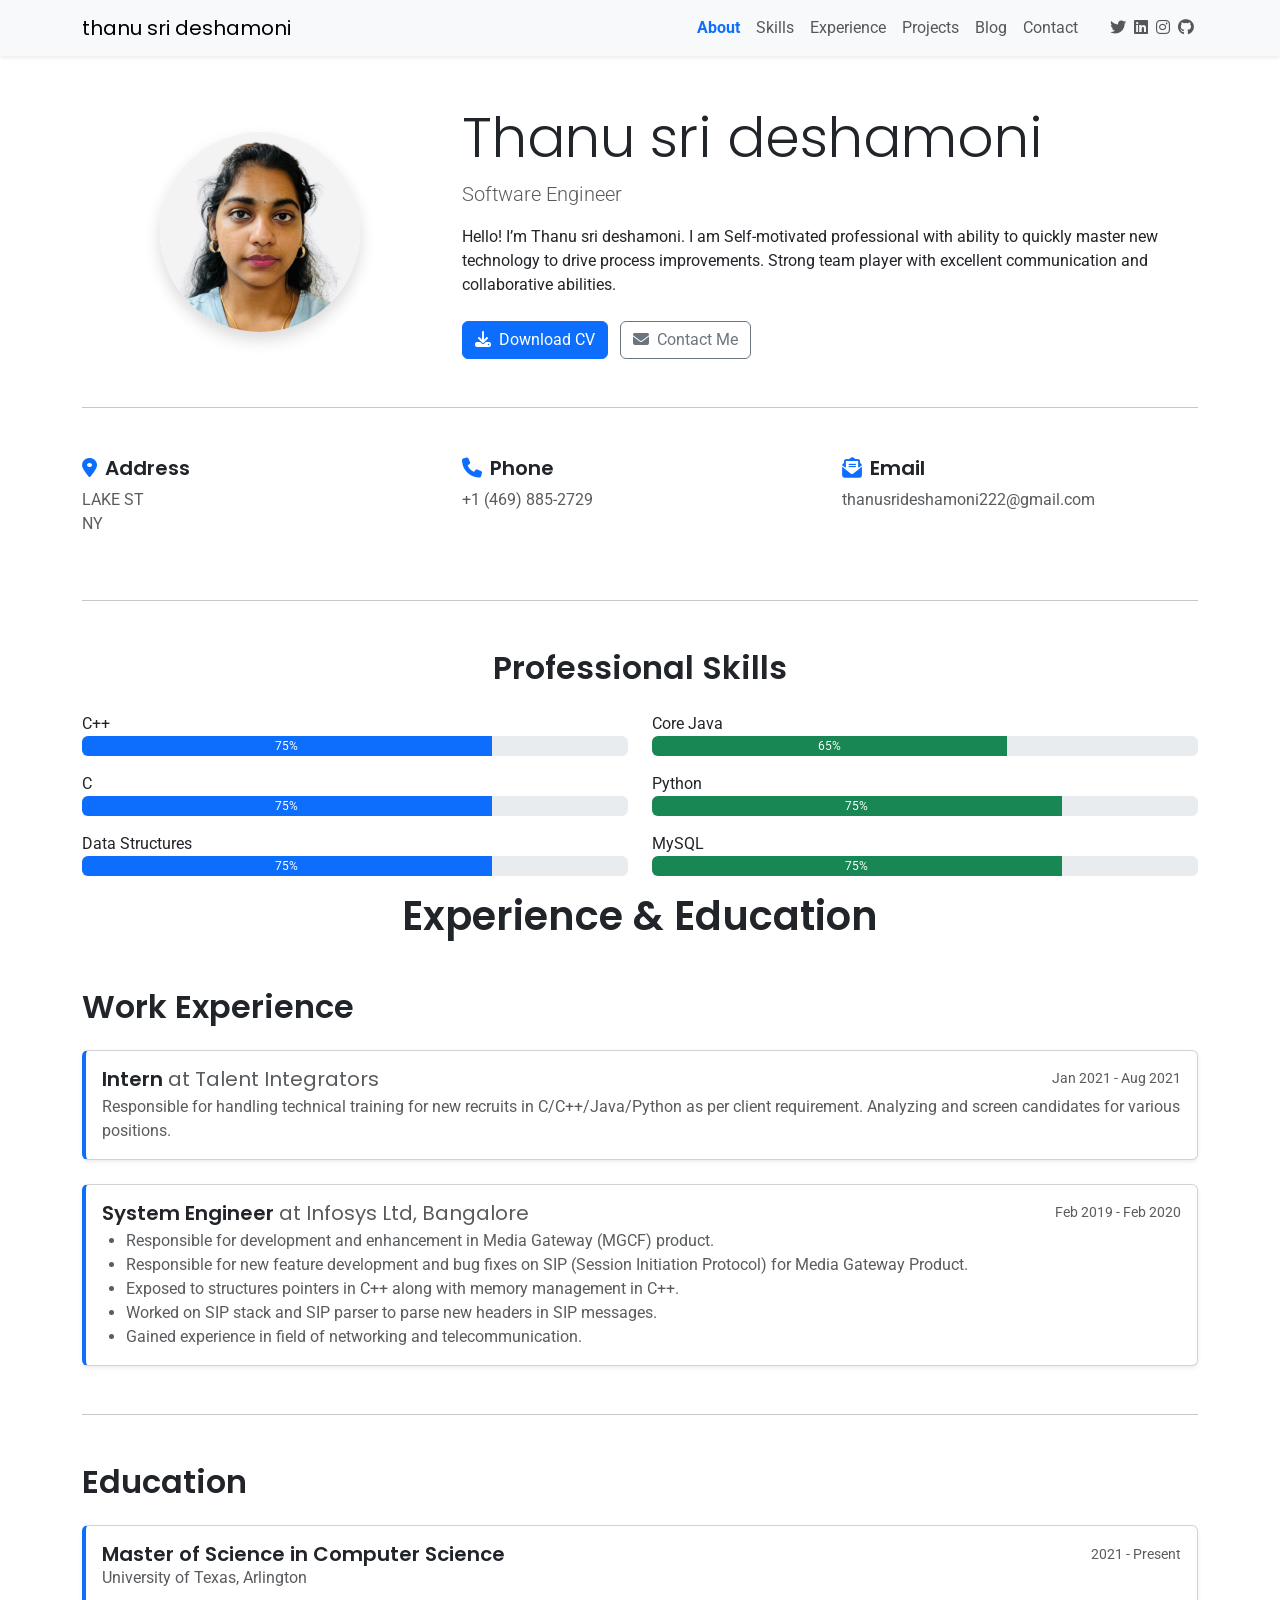
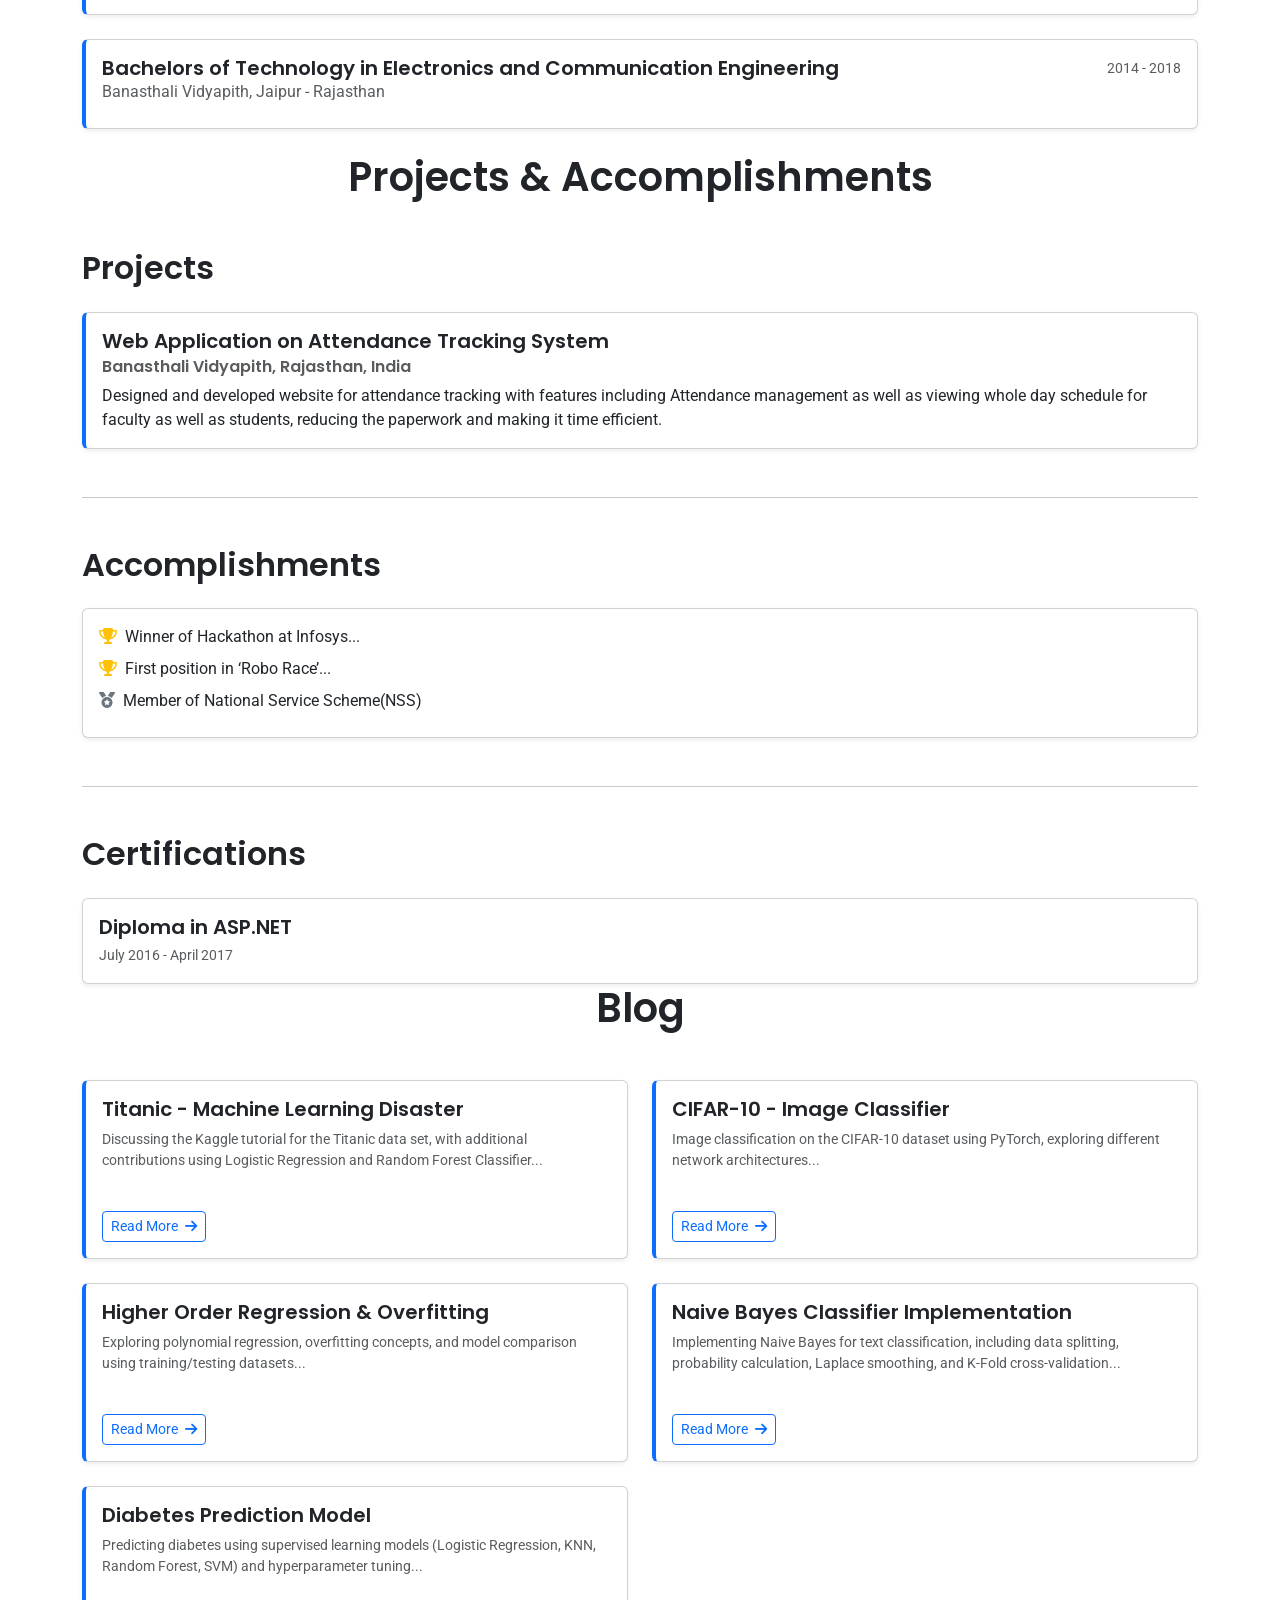
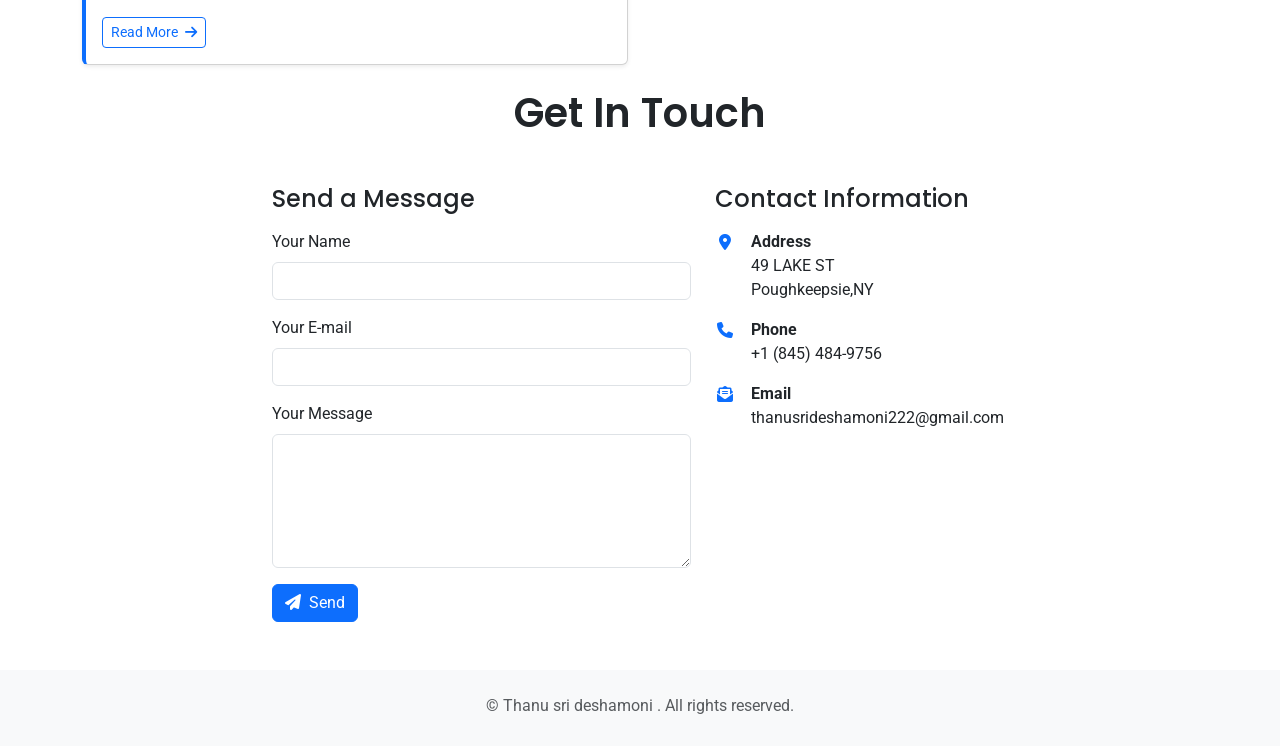
==== index.html @ b3bc9673 "Add files via upload" ====
<!DOCTYPE html>
<html lang="en">
    <head>
        <meta charset="utf-8">
        <meta http-equiv="X-UA-Compatible" content="IE=edge">
        <meta name="viewport" content="width=device-width, initial-scale=1.0">
        <title>About me | thanu sri deshamoni </title>
         <!-- Bootstrap CSS -->
    <link href="https://cdn.jsdelivr.net/npm/bootstrap@5.3.2/dist/css/bootstrap.min.css" rel="stylesheet" integrity="sha384-T3c6CoIi6uLrA9TneNEoa7RxnatzjcDSCmG1MXxSR1GAsXEV/Dwwykc2MPK8M2HN" crossorigin="anonymous">
    <!-- Font Awesome CSS -->
    <link rel="stylesheet" href="https://cdnjs.cloudflare.com/ajax/libs/font-awesome/6.5.1/css/all.min.css" integrity="sha512-DTOQO9RWCH3ppGqcWaEA1BIZOC6xxalwEsw9c2QQeAIftl+Vegovlnee1c9QX4TctnWMn13TZye+giMm8e2LwA==" crossorigin="anonymous" referrerpolicy="no-referrer" >
    <!-- AOS CSS -->
    <link href="https://unpkg.com/aos@2.3.1/dist/aos.css" rel="stylesheet">
    <!-- Google Fonts (Optional - Keep if you like them) -->
    <link rel="preconnect" href="https://fonts.googleapis.com">
    <link rel="preconnect" href="https://fonts.gstatic.com" crossorigin>
    <link href="https://fonts.googleapis.com/css2?family=Poppins:wght@600&family=Roboto:wght@300;400;500;700&display=swap" rel="stylesheet">
     <!-- Your Custom CSS (Create this file next) -->
     <link rel="stylesheet" href="css/main.css">

    </head>
    <body>
        
      <!-- ==================== Header / Navigation ==================== -->
    <header class="sticky-top shadow-sm">
        <!-- Inside <header> -->
<nav class="navbar navbar-expand-lg navbar-light bg-light">
    <div class="container">
        <a class="navbar-brand" href="#about" style="font-family: 'Poppins', sans-serif;">thanu sri deshamoni</a> <!-- Point to #about -->
        <button class="navbar-toggler" type="button" data-bs-toggle="collapse" data-bs-target="#navbarNav" aria-controls="navbarNav" aria-expanded="false" aria-label="Toggle navigation">
            <span class="navbar-toggler-icon"></span>
        </button>
        <div class="collapse navbar-collapse" id="navbarNav">
            <ul class="navbar-nav ms-auto mb-2 mb-lg-0">
                <li class="nav-item">
                    <a class="nav-link" href="#about">About</a> <!-- Changed href -->
                </li>
                 <li class="nav-item">
                    <a class="nav-link" href="#skills">Skills</a> <!-- Added Skills link -->
                </li>
                <li class="nav-item">
                    <a class="nav-link" href="#experience">Experience</a> <!-- Changed href -->
                </li>
                 <li class="nav-item">
                    <a class="nav-link" href="#projects">Projects</a> <!-- Changed href -->
                </li>
                <li class="nav-item">
                    <a class="nav-link" href="#blog">Blog</a> <!-- Changed href -->
                </li>
                <li class="nav-item">
                    <a class="nav-link" href="#contact">Contact</a> <!-- Changed href -->
                </li>
                 <!-- Add other links like Education, Accomplishments if desired -->
            </ul>
            <!-- Social Icons remain the same -->
            <ul class="navbar-nav ms-3 flex-row">
                <li class="nav-item"><a class="nav-link ps-2 pe-1" href="https://twitter.com/" title="Twitter" target="_blank"><i class="fab fa-twitter"></i></a></li>
                <li class="nav-item"><a class="nav-link px-1" href="https://www.linkedin.com/in/thanusrideshamoni/" title="LinkedIn" target="_blank"><i class="fab fa-linkedin"></i></a></li>
                <li class="nav-item"><a class="nav-link px-1" href="https://www.instagram.com/" title="Instagram" target="_blank"><i class="fab fa-instagram"></i></a></li>
                <li class="nav-item"><a class="nav-link px-1" href="https://github.com/thanusri123" title="Github" target="_blank"><i class="fab fa-github"></i></a></li>
            </ul>
        </div>
    </div>
</nav>
    </header>

    <!-- ==================== Main Content (Page Specific) ==================== -->
    <main class="container my-5">
        <!-- PAGE CONTENT GOES HERE -->
        <!-- Example: <h1 data-aos="fade-up">Page Heading</h1> -->
         <!-- Inside <main class="container my-5"> for index.html -->
<section id="about" class="mb-5">
    <div class="row align-items-center">
        <div class="col-md-4 text-center mb-4 mb-md-0" data-aos="fade-right">
            <img src="images/passport1.jpg" alt="Thanu sri deshamoni" class="img-fluid rounded-circle shadow" style="max-width: 200px;">
        </div>
        <div class="col-md-8" data-aos="fade-left">
            <h2 class="display-4">Thanu sri deshamoni</h2>
            <p class="lead text-muted">Software Engineer</p>
            <p>Hello! I’m Thanu sri deshamoni. I am Self-motivated professional with ability to quickly master new technology to drive process improvements. Strong team player with excellent communication and collaborative abilities.</p>
            <div class="mt-4">
                <a class="btn btn-primary me-2" href="DESKTOP%20IMP _MY_Resume_.pdf" target="_blank" role="button"><i class="fas fa-download me-2"></i>Download CV</a>
                <a class="btn btn-outline-secondary" href="contact.html" role="button"><i class="fas fa-envelope me-2"></i>Contact Me</a>
            </div>
        </div>
    </div>
     <hr class="my-5">
     <!-- Contact Details Mini Section -->
     <div class="row text-center text-md-start" data-aos="fade-up">
        <div class="col-md-4 mb-3">
            <h5><i class="fas fa-map-marker-alt me-2 text-primary"></i>Address</h5>
            <p class="text-muted mb-0">LAKE ST<br>NY</p>
        </div>
         <div class="col-md-4 mb-3">
            <h5><i class="fas fa-phone me-2 text-primary"></i>Phone</h5>
            <p class="text-muted mb-0">+1 (469) 885-2729</p>
        </div>
         <div class="col-md-4 mb-3">
            <h5><i class="fas fa-envelope-open-text me-2 text-primary"></i>Email</h5>
            <p class="text-muted mb-0">thanusrideshamoni222@gmail.com</p>
        </div>
     </div>
</section>

<hr class="my-5">

<section id="skills" data-aos="fade-up">
    <h2 class="text-center mb-4">Professional Skills</h2>
            <!-- Content for Skills Section -->
            <div class="row">
                <div class="col-md-6">
                  <div class="mb-3"> <!-- Use mb-3 for spacing -->
                    <span>C++</span>
                    <div class="progress" role="progressbar" aria-label="C++ Skill" aria-valuenow="75" aria-valuemin="0" aria-valuemax="100" style="height: 20px;">
                      <div class="progress-bar bg-primary" data-aos="slide-right" data-aos-delay="100" style="width: 75%">75%</div>
                    </div>
                  </div>
                  <div class="mb-3">
                    <span>C</span>
                     <div class="progress" role="progressbar" aria-label="C Skill" aria-valuenow="75" aria-valuemin="0" aria-valuemax="100" style="height: 20px;">
                      <div class="progress-bar bg-primary" data-aos="slide-right" data-aos-delay="200" style="width: 75%">75%</div>
                    </div>
                  </div>
                  <div class="mb-3">
                    <span>Data Structures</span>
                     <div class="progress" role="progressbar" aria-label="Data Structures Skill" aria-valuenow="75" aria-valuemin="0" aria-valuemax="100" style="height: 20px;">
                      <div class="progress-bar bg-primary" data-aos="slide-right" data-aos-delay="300" style="width: 75%">75%</div>
                    </div>
                  </div>
                </div>
                <div class="col-md-6">
                  <div class="mb-3">
                    <span>Core Java</span>
                     <div class="progress" role="progressbar" aria-label="Core Java Skill" aria-valuenow="65" aria-valuemin="0" aria-valuemax="100" style="height: 20px;">
                      <div class="progress-bar bg-success" data-aos="slide-right" data-aos-delay="400" style="width: 65%">65%</div>
                    </div>
                  </div>
                  <div class="mb-3">
                    <span>Python</span>
                     <div class="progress" role="progressbar" aria-label="Python Skill" aria-valuenow="75" aria-valuemin="0" aria-valuemax="100" style="height: 20px;">
                      <div class="progress-bar bg-success" data-aos="slide-right" data-aos-delay="500" style="width: 75%">75%</div>
                    </div>
                  </div>
                  <div class="mb-3">
                    <span>MySQL</span>
                     <div class="progress" role="progressbar" aria-label="MySQL Skill" aria-valuenow="75" aria-valuemin="0" aria-valuemax="100" style="height: 20px;">
                      <div class="progress-bar bg-success" data-aos="slide-right" data-aos-delay="600" style="width: 75%">75%</div>
                    </div>
                  </div>
                </div>
              </div>
              <!-- End of Skills Content -->
</section>
<!-- End of content for index.html -->

<h1 class="text-center mb-5" data-aos="fade-down">Experience & Education</h1>

<section id="work-experience" class="mb-5">
    <h2 class="mb-4" data-aos="fade-right">Work Experience</h2>

    <!-- Experience Item using Card -->
    <div class="card job-card shadow-sm" data-aos="fade-up">
        <div class="card-body">
            <div class="d-flex justify-content-between align-items-center mb-1">
                 <h5 class="card-title mb-0">Intern <span class="text-muted fw-normal">at Talent Integrators</span></h5>
                 <small class="text-muted">Jan 2021 - Aug 2021</small>
            </div>
            <p class="card-text text-muted">Responsible for handling technical training for new recruits in C/C++/Java/Python as per client requirement. Analyzing and screen candidates for various positions.</p>
        </div>
    </div>

    <!-- Add other experience items similarly -->
     <div class="card job-card shadow-sm" data-aos="fade-up" data-aos-delay="100">
        <div class="card-body">
            <div class="d-flex justify-content-between align-items-center mb-1">
                 <h5 class="card-title mb-0">System Engineer <span class="text-muted fw-normal">at Infosys Ltd, Bangalore</span></h5>
                 <small class="text-muted">Feb 2019 - Feb 2020</small>
            </div>
             <ul class="card-text text-muted ps-4 mb-0">
                 <li>Responsible for development and enhancement in Media Gateway (MGCF) product.</li>
                 <li>Responsible for new feature development and bug fixes on SIP (Session Initiation Protocol) for Media Gateway Product.</li>
                 <li>Exposed to structures pointers in C++ along with memory management in C++.</li>
                 <li>Worked on SIP stack and SIP parser to parse new headers in SIP messages.</li>
                 <li>Gained experience in field of networking and telecommunication.</li>
             </ul>
        </div>
    </div>
    <!-- ... more job cards -->

</section>

<hr class="my-5">

<section id="education">
    <h2 class="mb-4" data-aos="fade-right">Education</h2>

    <!-- Education Item using Card -->
    <div class="card edu-card shadow-sm" data-aos="fade-up">
        <div class="card-body">
             <div class="d-flex justify-content-between align-items-center mb-1">
                <h5 class="card-title mb-0">Master of Science in Computer Science</h5>
                 <small class="text-muted">2021 - Present</small>
             </div>
             <p class="card-subtitle mb-2 text-muted">University of Texas, Arlington</p>
        </div>
    </div>

    <!-- Add other education items similarly -->
    <div class="card edu-card shadow-sm" data-aos="fade-up" data-aos-delay="100">
        <div class="card-body">
             <div class="d-flex justify-content-between align-items-center mb-1">
                <h5 class="card-title mb-0">Bachelors of Technology in Electronics and Communication Engineering</h5>
                 <small class="text-muted">2014 - 2018</small>
             </div>
             <p class="card-subtitle mb-2 text-muted">Banasthali Vidyapith, Jaipur - Rajasthan</p>
        </div>
    </div>
    <!-- ... more education cards -->

</section>
 <!-- End of content for experience.html -->

 <!-- Inside <main class="container my-5"> for projects.html -->
    <h1 class="text-center mb-5" data-aos="fade-down">Projects & Accomplishments</h1>

    <section id="projects" class="mb-5">
        <h2 class="mb-4" data-aos="fade-right">Projects</h2>
         <!-- Project Item using Card -->
        <div class="card project-card shadow-sm" data-aos="fade-up">
            <div class="card-body">
                 <h5 class="card-title">Web Application on Attendance Tracking System</h5>
                 <h6 class="card-subtitle mb-2 text-muted">Banasthali Vidyapith, Rajasthan, India</h6>
                 <p class="card-text">Designed and developed website for attendance tracking with features including Attendance management as well as viewing whole day schedule for faculty as well as students, reducing the paperwork and making it time efficient.</p>
                 <!-- Add link if available -->
                 <!-- <a href="#" class="card-link">Project Link</a> -->
            </div>
        </div>
        <!-- Add more projects if needed -->
    </section>
    
    <hr class="my-5">
    
     <section id="accomplishments" class="mb-5">
        <h2 class="mb-4" data-aos="fade-right">Accomplishments</h2>
         <div class="card shadow-sm" data-aos="fade-up">
             <div class="card-body">
                <ul class="list-unstyled mb-0">
                   <li class="mb-2"><i class="fas fa-trophy text-warning me-2"></i>Winner of Hackathon at Infosys...</li>
                   <li class="mb-2"><i class="fas fa-trophy text-warning me-2"></i>First position in ‘Robo Race’...</li>
                   <li class="mb-2"><i class="fas fa-medal text-secondary me-2"></i>Member of National Service Scheme(NSS)</li>
                    <!-- Add other accomplishments -->
                </ul>
            </div>
         </div>
    </section>
    
    <hr class="my-5">
    
    <section id="certifications">
        <h2 class="mb-4" data-aos="fade-right">Certifications</h2>
         <div class="card shadow-sm" data-aos="fade-up">
             <div class="card-body">
                <h5 class="card-title mb-1">Diploma in ASP.NET</h5>
                <small class="text-muted">July 2016 - April 2017</small>
             </div>
         </div>
         <!-- Add more certifications -->
    </section>
     <!-- End of content for projects.html -->

     <!-- Inside <main class="container my-5"> for blog.html -->
<h1 class="text-center mb-5" data-aos="fade-down">Blog</h1>

<div class="row">
    <!-- Blog Post Summary Card 1 -->
    <div class="col-md-6 mb-4" data-aos="fade-up">
        <div class="card blog-card shadow-sm h-100">
            <div class="card-body d-flex flex-column">
                <h5 class="card-title">Titanic - Machine Learning Disaster</h5>
                <p class="card-text text-muted small flex-grow-1">Discussing the Kaggle tutorial for the Titanic data set, with additional contributions using Logistic Regression and Random Forest Classifier...</p>
                <a href="blog_posts/titanic_blog.html" class="btn btn-sm btn-outline-primary mt-auto align-self-start">Read More <i class="fas fa-arrow-right ms-1"></i></a>
                <!-- Link to the actual file in blog_posts folder -->
            </div>
        </div>
    </div>

    <!-- Blog Post Summary Card 2 -->
     <div class="col-md-6 mb-4" data-aos="fade-up" data-aos-delay="100">
        <div class="card blog-card shadow-sm h-100">
            <div class="card-body d-flex flex-column">
                <h5 class="card-title">CIFAR-10 - Image Classifier</h5>
                <p class="card-text text-muted small flex-grow-1">Image classification on the CIFAR-10 dataset using PyTorch, exploring different network architectures...</p>
                <a href="blog_posts/Pytorch_Assignment2.html" class="btn btn-sm btn-outline-primary mt-auto align-self-start">Read More <i class="fas fa-arrow-right ms-1"></i></a>
            </div>
        </div>
    </div>

     <!-- Blog Post Summary Card 3 -->
     <div class="col-md-6 mb-4" data-aos="fade-up">
        <div class="card blog-card shadow-sm h-100">
            <div class="card-body d-flex flex-column">
                <h5 class="card-title">Higher Order Regression & Overfitting</h5>
                <p class="card-text text-muted small flex-grow-1">Exploring polynomial regression, overfitting concepts, and model comparison using training/testing datasets...</p>
                <a href="blog_posts/Polynomial_Regression.html" class="btn btn-sm btn-outline-primary mt-auto align-self-start">Read More <i class="fas fa-arrow-right ms-1"></i></a>
            </div>
        </div>
    </div>

    <!-- Add more blog summary cards similarly -->
     <div class="col-md-6 mb-4" data-aos="fade-up" data-aos-delay="100">
        <div class="card blog-card shadow-sm h-100">
            <div class="card-body d-flex flex-column">
                <h5 class="card-title">Naive Bayes Classifier Implementation</h5>
                <p class="card-text text-muted small flex-grow-1">Implementing Naive Bayes for text classification, including data splitting, probability calculation, Laplace smoothing, and K-Fold cross-validation...</p>
                <a href="blog_posts/Assignment_3.html" class="btn btn-sm btn-outline-primary mt-auto align-self-start">Read More <i class="fas fa-arrow-right ms-1"></i></a>
            </div>
        </div>
    </div>

    <div class="col-md-6 mb-4" data-aos="fade-up">
        <div class="card blog-card shadow-sm h-100">
            <div class="card-body d-flex flex-column">
                <h5 class="card-title">Diabetes Prediction Model</h5>
                <p class="card-text text-muted small flex-grow-1">Predicting diabetes using supervised learning models (Logistic Regression, KNN, Random Forest, SVM) and hyperparameter tuning...</p>
                <a href="blog_posts/Main_Project.html" class="btn btn-sm btn-outline-primary mt-auto align-self-start">Read More <i class="fas fa-arrow-right ms-1"></i></a>
            </div>
        </div>
    </div>

</div>
 <!-- End of content for blog.html -->

  <!-- Inside <main class="container my-5"> for contact.html -->
<h1 class="text-center mb-5" data-aos="fade-down">Get In Touch</h1>

<div class="row">
    <div class="col-lg-8 mx-auto"> <!-- Center the content a bit -->
         <div class="row">
            <!-- Contact Form -->
            <div class="col-md-7 mb-4 mb-md-0" data-aos="fade-right">
                <h2 class="h4 mb-3">Send a Message</h2>
                <form action="https://formspree.io/f/mnnpopye" method="POST"> <!-- UPDATE THIS ACTION -->
                    <div class="mb-3">
                        <label for="name" class="form-label">Your Name</label>
                        <input type="text" class="form-control" id="name" name="name" required>
                    </div>
                    <div class="mb-3">
                        <label for="email" class="form-label">Your E-mail</label>
                        <input type="email" class="form-control" id="email" name="_replyto" required>
                    </div>
                    <div class="mb-3">
                         <label for="message" class="form-label">Your Message</label>
                        <textarea class="form-control" id="message" name="message" rows="5" required></textarea>
                    </div>
                    <button type="submit" class="btn btn-primary"><i class="fas fa-paper-plane me-2"></i>Send</button>
                </form>
            </div>

            <!-- Contact Details -->
            <div class="col-md-5" data-aos="fade-left" data-aos-delay="100">
                 <h2 class="h4 mb-3">Contact Information</h2>
                 <div class="d-flex mb-3">
                     <i class="fas fa-map-marker-alt fa-fw mt-1 me-3 text-primary"></i>
                     <div>
                         <strong>Address</strong><br>
                         49 LAKE ST<br>
                         Poughkeepsie,NY
                     </div>
                 </div>
                  <div class="d-flex mb-3">
                     <i class="fas fa-phone fa-fw mt-1 me-3 text-primary"></i>
                     <div>
                         <strong>Phone</strong><br>
                         +1 (845) 484-9756
                     </div>
                 </div>
                 <div class="d-flex mb-3">
                     <i class="fas fa-envelope-open-text fa-fw mt-1 me-3 text-primary"></i>
                     <div>
                         <strong>Email</strong><br>
                         thanusrideshamoni222@gmail.com
                     </div>
                 </div>
                 <!-- Add Social Links Here Too If Desired -->
            </div>
        </div>
    </div>
</div>
 <!-- End of content for contact.html -->


    </main>

    <!-- ==================== Footer ==================== -->
    <footer class="bg-light text-center text-muted py-4 mt-auto">
        <div class="container">
            <p class="mb-1">© Thanu sri deshamoni  . All rights reserved.</p>
            <!-- Optional: Add footer social links again if desired -->
        </div>
    </footer>

    <!-- jQuery -->
    <script src="https://code.jquery.com/jquery-3.7.1.min.js" integrity="sha256-/JqT3SQfawRcv/BIHPThkBvs0OEvtFFmqPF/lYI/Cxo=" crossorigin="anonymous"></script>
    <!-- Bootstrap Bundle JS (includes Popper) -->
    <script src="https://cdn.jsdelivr.net/npm/bootstrap@5.3.2/dist/js/bootstrap.bundle.min.js" integrity="sha384-C6RzsynM9kWDrMNeT87bh95OGNyZPhcTNXj1NW7RuBCsyN/o0jlpcV8Qyq46cDfL" crossorigin="anonymous"></script>
    <!-- AOS JS -->
    <script src="https://unpkg.com/aos@2.3.1/dist/aos.js"></script>
    <!-- Your Custom JS (Create this file next) -->
    <script src="js/main.js"></script>

    </body>
</html>
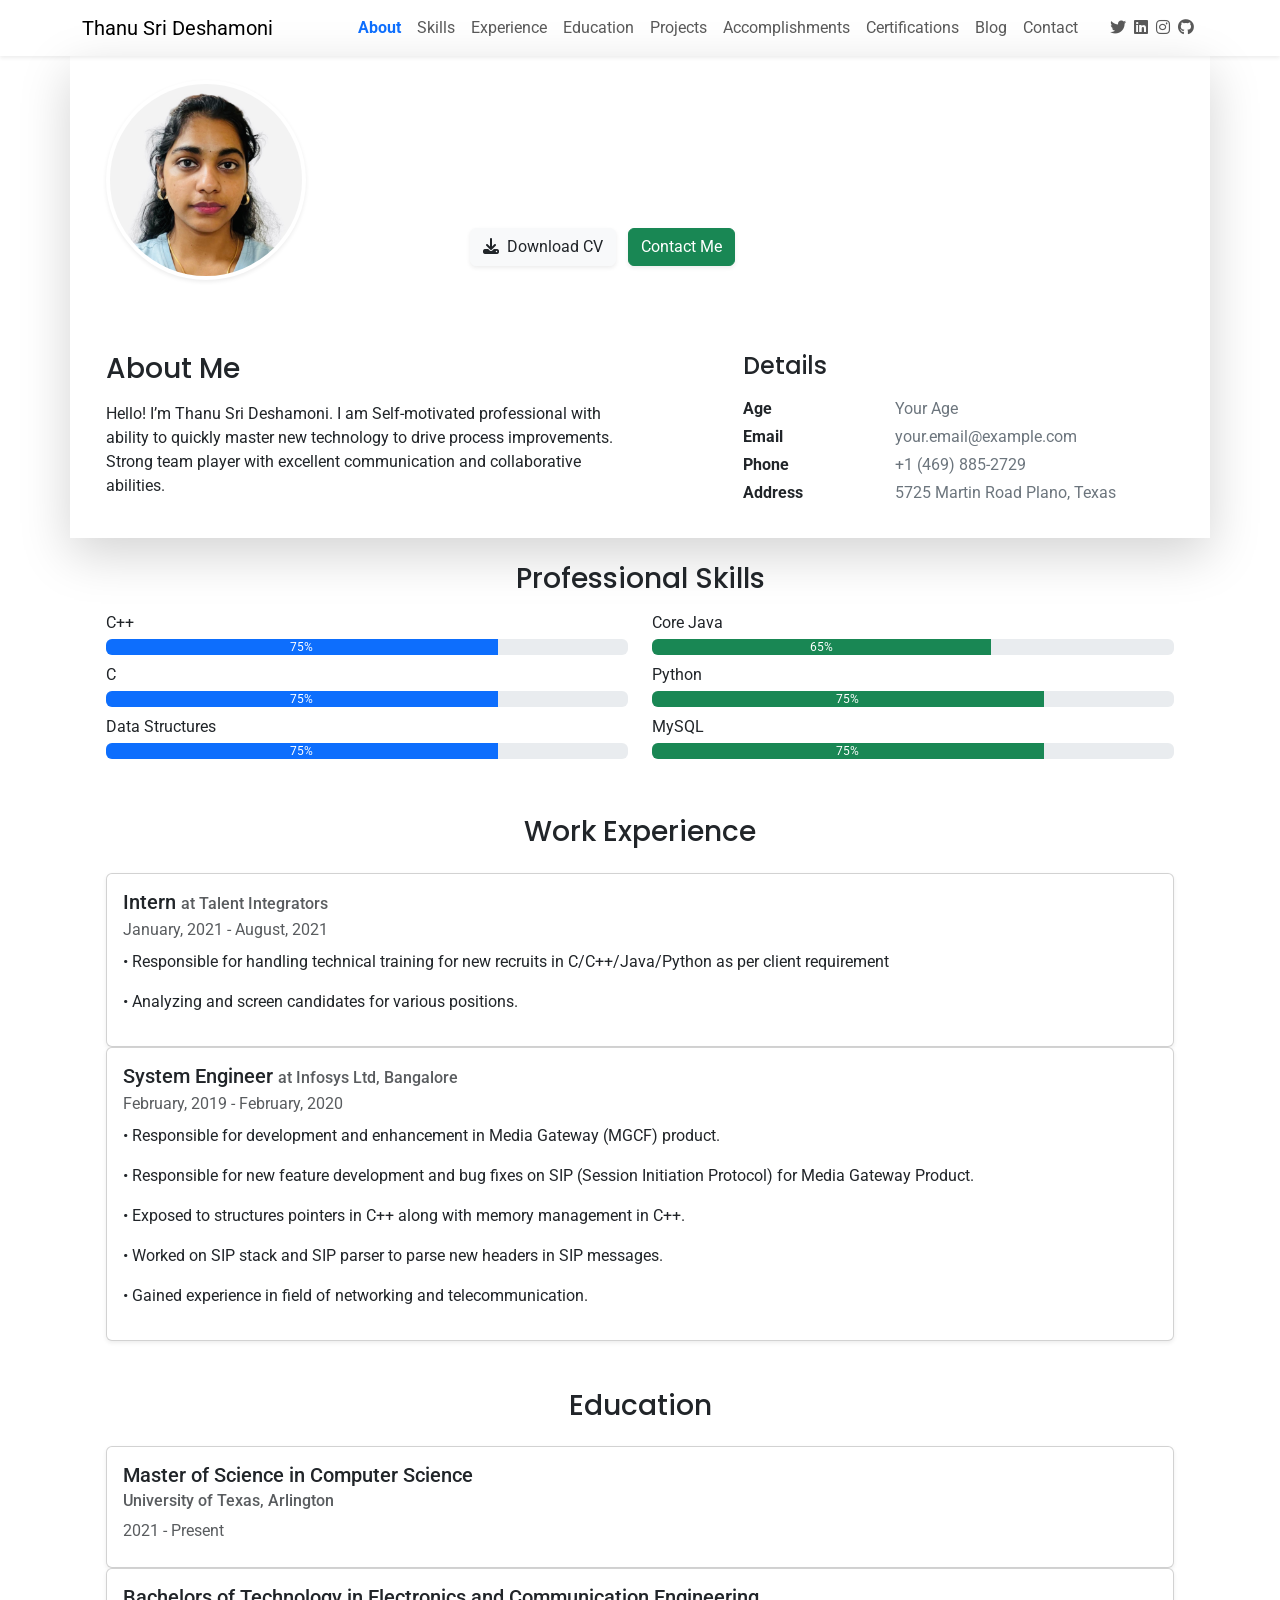
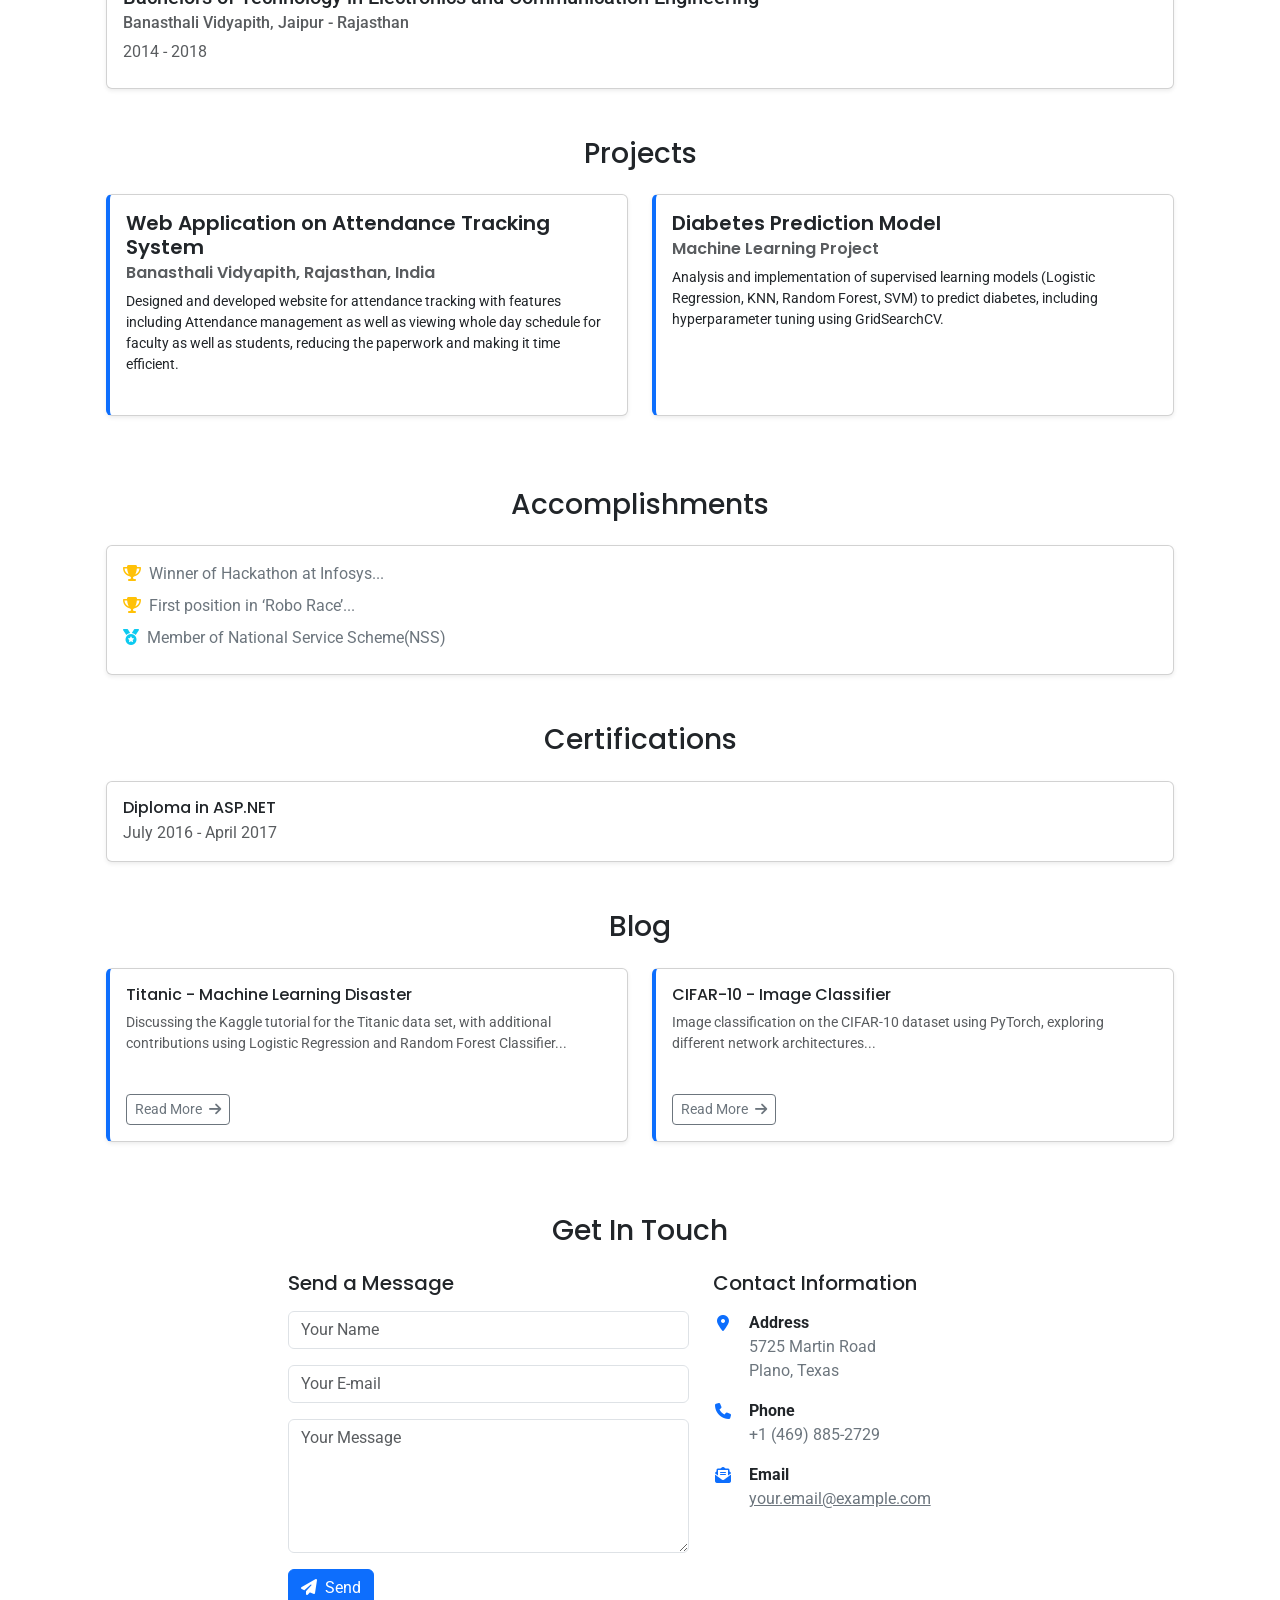
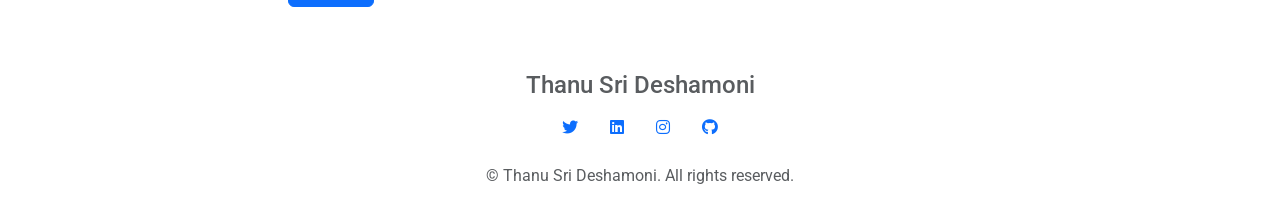
==== commit bda44db5: "Update index.html" ====
--- a/index.html
+++ b/index.html
@@ -1,412 +1,454 @@
 <!DOCTYPE html>
 <html lang="en">
-    <head>
-        <meta charset="utf-8">
-        <meta http-equiv="X-UA-Compatible" content="IE=edge">
-        <meta name="viewport" content="width=device-width, initial-scale=1.0">
-        <title>About me | thanu sri deshamoni </title>
-         <!-- Bootstrap CSS -->
+<head>
+    <meta charset="utf-8">
+    <meta http-equiv="X-UA-Compatible" content="IE=edge">
+    <meta name="viewport" content="width=device-width, initial-scale=1.0">
+
+    <title>Portfolio | Thanu Sri Deshamoni</title>
+
+    <!-- Bootstrap CSS -->
     <link href="https://cdn.jsdelivr.net/npm/bootstrap@5.3.2/dist/css/bootstrap.min.css" rel="stylesheet" integrity="sha384-T3c6CoIi6uLrA9TneNEoa7RxnatzjcDSCmG1MXxSR1GAsXEV/Dwwykc2MPK8M2HN" crossorigin="anonymous">
     <!-- Font Awesome CSS -->
-    <link rel="stylesheet" href="https://cdnjs.cloudflare.com/ajax/libs/font-awesome/6.5.1/css/all.min.css" integrity="sha512-DTOQO9RWCH3ppGqcWaEA1BIZOC6xxalwEsw9c2QQeAIftl+Vegovlnee1c9QX4TctnWMn13TZye+giMm8e2LwA==" crossorigin="anonymous" referrerpolicy="no-referrer" >
+    <link rel="stylesheet" href="https://cdnjs.cloudflare.com/ajax/libs/font-awesome/6.5.1/css/all.min.css" integrity="sha512-DTOQO9RWCH3ppGqcWaEA1BIZOC6xxalwEsw9c2QQeAIftl+Vegovlnee1c9QX4TctnWMn13TZye+giMm8e2LwA==" crossorigin="anonymous" referrerpolicy="no-referrer">
     <!-- AOS CSS -->
     <link href="https://unpkg.com/aos@2.3.1/dist/aos.css" rel="stylesheet">
-    <!-- Google Fonts (Optional - Keep if you like them) -->
+    <!-- Google Fonts -->
     <link rel="preconnect" href="https://fonts.googleapis.com">
     <link rel="preconnect" href="https://fonts.gstatic.com" crossorigin>
     <link href="https://fonts.googleapis.com/css2?family=Poppins:wght@600&family=Roboto:wght@300;400;500;700&display=swap" rel="stylesheet">
-     <!-- Your Custom CSS (Create this file next) -->
-     <link rel="stylesheet" href="css/main.css">
-
-    </head>
-    <body>
-        
-      <!-- ==================== Header / Navigation ==================== -->
+    <!-- Your Custom CSS -->
+    <link rel="stylesheet" href="css/main.css">
+
+</head>
+<body class="d-flex flex-column min-vh-100">
+
+    <!-- ==================== Header / Navigation (Using Bootstrap Navbar) ==================== -->
     <header class="sticky-top shadow-sm">
-        <!-- Inside <header> -->
-<nav class="navbar navbar-expand-lg navbar-light bg-light">
-    <div class="container">
-        <a class="navbar-brand" href="#about" style="font-family: 'Poppins', sans-serif;">thanu sri deshamoni</a> <!-- Point to #about -->
-        <button class="navbar-toggler" type="button" data-bs-toggle="collapse" data-bs-target="#navbarNav" aria-controls="navbarNav" aria-expanded="false" aria-label="Toggle navigation">
-            <span class="navbar-toggler-icon"></span>
-        </button>
-        <div class="collapse navbar-collapse" id="navbarNav">
-            <ul class="navbar-nav ms-auto mb-2 mb-lg-0">
-                <li class="nav-item">
-                    <a class="nav-link" href="#about">About</a> <!-- Changed href -->
-                </li>
-                 <li class="nav-item">
-                    <a class="nav-link" href="#skills">Skills</a> <!-- Added Skills link -->
-                </li>
-                <li class="nav-item">
-                    <a class="nav-link" href="#experience">Experience</a> <!-- Changed href -->
-                </li>
-                 <li class="nav-item">
-                    <a class="nav-link" href="#projects">Projects</a> <!-- Changed href -->
-                </li>
-                <li class="nav-item">
-                    <a class="nav-link" href="#blog">Blog</a> <!-- Changed href -->
-                </li>
-                <li class="nav-item">
-                    <a class="nav-link" href="#contact">Contact</a> <!-- Changed href -->
-                </li>
-                 <!-- Add other links like Education, Accomplishments if desired -->
-            </ul>
-            <!-- Social Icons remain the same -->
-            <ul class="navbar-nav ms-3 flex-row">
-                <li class="nav-item"><a class="nav-link ps-2 pe-1" href="https://twitter.com/" title="Twitter" target="_blank"><i class="fab fa-twitter"></i></a></li>
-                <li class="nav-item"><a class="nav-link px-1" href="https://www.linkedin.com/in/thanusrideshamoni/" title="LinkedIn" target="_blank"><i class="fab fa-linkedin"></i></a></li>
-                <li class="nav-item"><a class="nav-link px-1" href="https://www.instagram.com/" title="Instagram" target="_blank"><i class="fab fa-instagram"></i></a></li>
-                <li class="nav-item"><a class="nav-link px-1" href="https://github.com/thanusri123" title="Github" target="_blank"><i class="fab fa-github"></i></a></li>
-            </ul>
-        </div>
-    </div>
-</nav>
+        <nav class="navbar navbar-expand-lg navbar-light"> <!-- bg-light removed, background set in CSS -->
+            <div class="container">
+                <!-- Site Title Area (matches original structure better) -->
+                 <div class="site-title">
+                    <a class="navbar-brand" href="#about">Thanu Sri Deshamoni</a>
+                 </div>
+                 <!-- Nav Toggler -->
+                <button class="navbar-toggler" type="button" data-bs-toggle="collapse" data-bs-target="#navbarNav" aria-controls="navbarNav" aria-expanded="false" aria-label="Toggle navigation">
+                    <span class="navbar-toggler-icon"></span>
+                </button>
+                 <!-- Main Navigation (matches original structure better) -->
+                 <div class="site-nav collapse navbar-collapse" id="navbarNav">
+                    <ul class="navbar-nav ms-auto mb-2 mb-lg-0">
+                         <li class="nav-item">
+                            <a class="nav-link" href="#about">About</a>
+                        </li>
+                         <li class="nav-item">
+                            <a class="nav-link" href="#skills">Skills</a>
+                        </li>
+                        <li class="nav-item">
+                            <a class="nav-link" href="#experience">Experience</a>
+                        </li>
+                         <li class="nav-item">
+                            <a class="nav-link" href="#education">Education</a>
+                         </li>
+                         <li class="nav-item">
+                            <a class="nav-link" href="#projects">Projects</a>
+                        </li>
+                         <li class="nav-item">
+                            <a class="nav-link" href="#accomplishments">Accomplishments</a> <!-- Added -->
+                        </li>
+                        <li class="nav-item">
+                            <a class="nav-link" href="#certifications">Certifications</a> <!-- Added -->
+                        </li>
+                        <li class="nav-item">
+                            <a class="nav-link" href="#blog">Blog</a>
+                        </li>
+                        <li class="nav-item">
+                            <a class="nav-link" href="#contact">Contact</a>
+                        </li>
+                    </ul>
+                     <!-- Social Icons -->
+                    <ul class="navbar-nav ms-3 flex-row d-none d-lg-flex"> <!-- Hide on small screens to avoid double list -->
+                        <li class="nav-item"><a class="nav-link ps-2 pe-1" href="https://twitter.com/" title="Twitter" target="_blank"><i class="fab fa-twitter"></i></a></li>
+                        <li class="nav-item"><a class="nav-link px-1" href="https://www.linkedin.com/in/thanusrideshamoni/" title="LinkedIn" target="_blank"><i class="fab fa-linkedin"></i></a></li>
+                        <li class="nav-item"><a class="nav-link px-1" href="https://www.instagram.com/" title="Instagram" target="_blank"><i class="fab fa-instagram"></i></a></li>
+                        <li class="nav-item"><a class="nav-link px-1" href="https://github.com/thanusri123" title="Github" target="_blank"><i class="fab fa-github"></i></a></li>
+                    </ul>
+                 </div>
+            </div>
+        </nav>
     </header>
 
-    <!-- ==================== Main Content (Page Specific) ==================== -->
-    <main class="container my-5">
-        <!-- PAGE CONTENT GOES HERE -->
-        <!-- Example: <h1 data-aos="fade-up">Page Heading</h1> -->
-         <!-- Inside <main class="container my-5"> for index.html -->
-<section id="about" class="mb-5">
-    <div class="row align-items-center">
-        <div class="col-md-4 text-center mb-4 mb-md-0" data-aos="fade-right">
-            <img src="images/passport1.jpg" alt="Thanu sri deshamoni" class="img-fluid rounded-circle shadow" style="max-width: 200px;">
-        </div>
-        <div class="col-md-8" data-aos="fade-left">
-            <h2 class="display-4">Thanu sri deshamoni</h2>
-            <p class="lead text-muted">Software Engineer</p>
-            <p>Hello! I’m Thanu sri deshamoni. I am Self-motivated professional with ability to quickly master new technology to drive process improvements. Strong team player with excellent communication and collaborative abilities.</p>
-            <div class="mt-4">
-                <a class="btn btn-primary me-2" href="DESKTOP%20IMP _MY_Resume_.pdf" target="_blank" role="button"><i class="fas fa-download me-2"></i>Download CV</a>
-                <a class="btn btn-outline-secondary" href="contact.html" role="button"><i class="fas fa-envelope me-2"></i>Contact Me</a>
-            </div>
-        </div>
-    </div>
-     <hr class="my-5">
-     <!-- Contact Details Mini Section -->
-     <div class="row text-center text-md-start" data-aos="fade-up">
-        <div class="col-md-4 mb-3">
-            <h5><i class="fas fa-map-marker-alt me-2 text-primary"></i>Address</h5>
-            <p class="text-muted mb-0">LAKE ST<br>NY</p>
-        </div>
-         <div class="col-md-4 mb-3">
-            <h5><i class="fas fa-phone me-2 text-primary"></i>Phone</h5>
-            <p class="text-muted mb-0">+1 (469) 885-2729</p>
-        </div>
-         <div class="col-md-4 mb-3">
-            <h5><i class="fas fa-envelope-open-text me-2 text-primary"></i>Email</h5>
-            <p class="text-muted mb-0">thanusrideshamoni222@gmail.com</p>
-        </div>
-     </div>
-</section>
-
-<hr class="my-5">
-
-<section id="skills" data-aos="fade-up">
-    <h2 class="text-center mb-4">Professional Skills</h2>
-            <!-- Content for Skills Section -->
-            <div class="row">
-                <div class="col-md-6">
-                  <div class="mb-3"> <!-- Use mb-3 for spacing -->
-                    <span>C++</span>
-                    <div class="progress" role="progressbar" aria-label="C++ Skill" aria-valuenow="75" aria-valuemin="0" aria-valuemax="100" style="height: 20px;">
-                      <div class="progress-bar bg-primary" data-aos="slide-right" data-aos-delay="100" style="width: 75%">75%</div>
-                    </div>
-                  </div>
-                  <div class="mb-3">
-                    <span>C</span>
-                     <div class="progress" role="progressbar" aria-label="C Skill" aria-valuenow="75" aria-valuemin="0" aria-valuemax="100" style="height: 20px;">
-                      <div class="progress-bar bg-primary" data-aos="slide-right" data-aos-delay="200" style="width: 75%">75%</div>
-                    </div>
-                  </div>
-                  <div class="mb-3">
-                    <span>Data Structures</span>
-                     <div class="progress" role="progressbar" aria-label="Data Structures Skill" aria-valuenow="75" aria-valuemin="0" aria-valuemax="100" style="height: 20px;">
-                      <div class="progress-bar bg-primary" data-aos="slide-right" data-aos-delay="300" style="width: 75%">75%</div>
-                    </div>
-                  </div>
-                </div>
-                <div class="col-md-6">
-                  <div class="mb-3">
-                    <span>Core Java</span>
-                     <div class="progress" role="progressbar" aria-label="Core Java Skill" aria-valuenow="65" aria-valuemin="0" aria-valuemax="100" style="height: 20px;">
-                      <div class="progress-bar bg-success" data-aos="slide-right" data-aos-delay="400" style="width: 65%">65%</div>
-                    </div>
-                  </div>
-                  <div class="mb-3">
-                    <span>Python</span>
-                     <div class="progress" role="progressbar" aria-label="Python Skill" aria-valuenow="75" aria-valuemin="0" aria-valuemax="100" style="height: 20px;">
-                      <div class="progress-bar bg-success" data-aos="slide-right" data-aos-delay="500" style="width: 75%">75%</div>
-                    </div>
-                  </div>
-                  <div class="mb-3">
-                    <span>MySQL</span>
-                     <div class="progress" role="progressbar" aria-label="MySQL Skill" aria-valuenow="75" aria-valuemin="0" aria-valuemax="100" style="height: 20px;">
-                      <div class="progress-bar bg-success" data-aos="slide-right" data-aos-delay="600" style="width: 75%">75%</div>
-                    </div>
-                  </div>
-                </div>
+    <!-- ==================== Main Content (All Sections) ==================== -->
+    <main class="flex-grow-1">
+
+        <!-- === About Section with Cover Effect === -->
+        <section id="about" class="section-bg-white pb-0"> <!-- Removed padding bottom -->
+            <div class="container cover shadow-lg"> <!-- Added cover class -->
+                 <div class="cover-bg p-3 p-lg-4 text-white"> <!-- Added cover-bg -->
+                    <div class="row align-items-center">
+                        <div class="col-lg-4 col-md-5 text-center text-lg-start mb-4 mb-md-0">
+                             <div class="avatar" data-aos="fade-right"> <!-- Added avatar class -->
+                                <img src="images/passport1.jpg" alt="Thanu Sri Deshamoni" class="img-fluid rounded-circle shadow-sm bg-white p-1" width="200" height="200">
+                            </div>
+                        </div>
+                        <div class="col-lg-8 col-md-7 text-center text-lg-start" data-aos="fade-left">
+                            <h1 class="display-4 mt-2">Thanu Sri Deshamoni</h1>
+                            <p class="lead">Software Engineer</p>
+                            <div class="d-print-none">
+                                <a class="btn btn-light text-dark shadow-sm mt-1 me-2" href="DESKTOP IMP _MY_Resume_.pdf" target="_blank" role="button"><i class="fas fa-download me-2"></i>Download CV</a>
+                                <a class="btn btn-success shadow-sm mt-1" href="#contact" role="button">Contact Me</a> <!-- Changed btn style -->
+                             </div>
+                        </div>
+                    </div>
+                </div>
+                <!-- About Me Text Section -->
+                <div class="about-section px-3 px-lg-4 pb-4 pt-5"> <!-- Padding matching original -->
+                    <div class="row">
+                        <div class="col-md-6">
+                            <h2 class="h3 mb-3">About Me</h2>
+                            <p>Hello! I’m Thanu Sri Deshamoni. I am Self-motivated professional with ability to quickly master new technology to drive process improvements. Strong team player with excellent communication and collaborative abilities.</p>
+                        </div>
+                        <div class="col-md-5 offset-md-1">
+                             <h3 class="h4 mb-3">Details</h3>
+                            <div class="row mt-2">
+                                <div class="col-sm-4">
+                                    <div class="pb-1 fw-bold">Age</div>
+                                </div>
+                                <div class="col-sm-8">
+                                    <div class="pb-1 text-secondary">Your Age</div> <!-- UPDATE AGE -->
+                                </div>
+                                <div class="col-sm-4">
+                                    <div class="pb-1 fw-bold">Email</div>
+                                </div>
+                                <div class="col-sm-8">
+                                    <div class="pb-1 text-secondary">your.email@example.com</div> <!-- UPDATE EMAIL -->
+                                </div>
+                                <div class="col-sm-4">
+                                    <div class="pb-1 fw-bold">Phone</div>
+                                </div>
+                                <div class="col-sm-8">
+                                    <div class="pb-1 text-secondary">+1 (469) 885-2729</div> <!-- UPDATE PHONE -->
+                                </div>
+                                <div class="col-sm-4">
+                                    <div class="pb-1 fw-bold">Address</div>
+                                </div>
+                                <div class="col-sm-8">
+                                    <div class="pb-1 text-secondary">5725 Martin Road Plano, Texas</div> <!-- UPDATE ADDRESS -->
+                                </div>
+                            </div>
+                        </div>
+                    </div>
+                 </div>
+             </div>
+        </section>
+
+        <!-- === Skills Section (Exact HTML from User Request) === -->
+        <section id="skills" class="section-bg-light">
+             <div class="container">
+                <div class="skills-section px-3 px-lg-4 pt-4 pb-4"> <!-- Added padding classes -->
+                    <h2 class="h3 mb-3 text-center">Professional Skills</h2> <!-- Use h3 like original, centered -->
+                    <div class="row">
+                        <div class="col-md-6">
+                            <div class="mb-2">
+                            <span>C++</span>
+                            <div class="progress my-1">
+                                <div class="progress-bar bg-primary" role="progressbar" data-aos="zoom-in-right" data-aos-delay="100" data-aos-anchor=".skills-section" style="width: 75%" aria-valuenow="75" aria-valuemin="0" aria-valuemax="100">75%</div>
+                            </div>
+                            </div>
+                            <div class="mb-2">
+                            <span>C</span>
+                            <div class="progress my-1">
+                                <div class="progress-bar bg-primary" role="progressbar" data-aos="zoom-in-right" data-aos-delay="200" data-aos-anchor=".skills-section" style="width: 75%" aria-valuenow="75" aria-valuemin="0" aria-valuemax="100">75%</div>
+                            </div>
+                            </div>
+                            <div class="mb-2">
+                            <span>Data Structures</span>
+                            <div class="progress my-1">
+                                <div class="progress-bar bg-primary" role="progressbar" data-aos="zoom-in-right" data-aos-delay="300" data-aos-anchor=".skills-section" style="width: 75%" aria-valuenow="75" aria-valuemin="0" aria-valuemax="100">75%</div>
+                            </div>
+                            </div>
+                        </div>
+                        <div class="col-md-6">
+                            <div class="mb-2">
+                            <span>Core Java</span>
+                            <div class="progress my-1">
+                                <div class="progress-bar bg-success" role="progressbar" data-aos="zoom-in-right" data-aos-delay="400" data-aos-anchor=".skills-section" style="width: 65%" aria-valuenow="65" aria-valuemin="0" aria-valuemax="100">65%</div>
+                            </div>
+                            </div>
+                            <div class="mb-2">
+                            <span>Python</span>
+                            <div class="progress my-1">
+                                <div class="progress-bar bg-success" role="progressbar" data-aos="zoom-in-right" data-aos-delay="500" data-aos-anchor=".skills-section" style="width: 75%" aria-valuenow="75" aria-valuemin="0" aria-valuemax="100">75%</div>
+                            </div>
+                            </div>
+                            <div class="mb-2">
+                            <span>MySQL</span>
+                            <div class="progress my-1">
+                                <div class="progress-bar bg-success" role="progressbar" data-aos="zoom-in-right" data-aos-delay="600" data-aos-anchor=".skills-section" style="width: 75%" aria-valuenow="75" aria-valuemin="0" aria-valuemax="100">75%</div>
+                            </div>
+                            </div>
+                        </div>
+                    </div>
+                </div>
+            </div>
+        </section>
+
+        <!-- === Work Experience Section (Using Timeline Structure) === -->
+        <section id="experience" class="section-bg-white">
+             <div class="container">
+                 <div class="work-experience-section px-3 px-lg-4 pt-4 pb-4">
+                    <h2 class="h3 mb-4 text-center">Work Experience</h2>
+                    <div class="timeline">
+                        <!-- Experience Item -->
+                        <div class="timeline-card timeline-card-primary card shadow-sm" data-aos="fade-up">
+                            <div class="card-body">
+                            <div class="h5 mb-1">Intern <span class="text-muted h6">at Talent Integrators</span></div>
+                            <div class="text-muted text-small mb-2">January, 2021 - August, 2021</div>
+                            <div>
+                                <p>• Responsible for handling technical training for new recruits in C/C++/Java/Python as per client requirement </p>
+                                <p>• Analyzing and screen candidates for various positions.</p>
+                            </div>
+                            </div>
+                        </div>
+                         <!-- Experience Item -->
+                        <div class="timeline-card timeline-card-primary card shadow-sm" data-aos="fade-up" data-aos-delay="100">
+                            <div class="card-body">
+                                <div class="h5 mb-1">System Engineer <span class="text-muted h6">at Infosys Ltd, Bangalore</span></div>
+                                <div class="text-muted text-small mb-2">February, 2019 - February, 2020</div>
+                                <div>
+                                    <p>• Responsible for development and enhancement in Media Gateway (MGCF) product.</p>
+                                    <p>• Responsible for new feature development and bug fixes on SIP (Session Initiation Protocol) for Media Gateway Product.</p>
+                                    <p>• Exposed to structures pointers in C++ along with memory management in C++.</p>
+                                    <p>• Worked on SIP stack and SIP parser to parse new headers in SIP messages.</p>
+                                    <p>• Gained experience in field of networking and telecommunication.</p>
+                                </div>
+                            </div>
+                        </div>
+                         <!-- Add other experience items in timeline-card divs -->
+                    </div>
+                </div>
+            </div>
+        </section>
+
+        <!-- === Education Section (Using Timeline Structure) === -->
+        <section id="education" class="section-bg-light">
+            <div class="container">
+                 <div class="education-section px-3 px-lg-4 pt-4 pb-4">
+                    <h2 class="h3 mb-4 text-center">Education</h2>
+                    <div class="timeline">
+                        <!-- Education Item -->
+                        <div class="timeline-card timeline-card-success card shadow-sm" data-aos="fade-up">
+                            <div class="card-body">
+                            <div class="h5 mb-1">Master of Science in Computer Science</div>
+                            <div class="text-muted h6">University of Texas, Arlington</div>
+                            <div class="text-muted text-small mb-2">2021 - Present</div>
+                            </div>
+                        </div>
+                        <!-- Education Item -->
+                         <div class="timeline-card timeline-card-success card shadow-sm" data-aos="fade-up" data-aos-delay="100">
+                            <div class="card-body">
+                            <div class="h5 mb-1">Bachelors of Technology in Electronics and Communication Engineering</div>
+                             <div class="text-muted h6">Banasthali Vidyapith, Jaipur - Rajasthan</div>
+                            <div class="text-muted text-small mb-2">2014 - 2018</div>
+                            </div>
+                        </div>
+                        <!-- Add other education items -->
+                    </div>
+                 </div>
+            </div>
+        </section>
+
+        <!-- === Projects Section (Using Simple Cards for Variety) === -->
+        <section id="projects" class="section-bg-white">
+            <div class="container">
+                 <div class="projects-section px-3 px-lg-4 pt-4 pb-4">
+                    <h2 class="h3 mb-4 text-center">Projects</h2>
+                    <div class="row">
+                         <!-- Project Item -->
+                         <div class="col-md-6 mb-4" data-aos="fade-up">
+                             <div class="card project-card shadow-sm h-100"> <!-- Added h-100 for equal height -->
+                                 <div class="card-body">
+                                     <h5 class="card-title">Web Application on Attendance Tracking System</h5>
+                                     <h6 class="card-subtitle mb-2 text-muted">Banasthali Vidyapith, Rajasthan, India</h6>
+                                     <p class="card-text small">Designed and developed website for attendance tracking with features including Attendance management as well as viewing whole day schedule for faculty as well as students, reducing the paperwork and making it time efficient.</p>
+                                     <!-- <a href="#" class="card-link small">Details</a> -->
+                                 </div>
+                             </div>
+                         </div>
+                         <!-- Add more project items in col-md-6 divs -->
+                         <div class="col-md-6 mb-4" data-aos="fade-up" data-aos-delay="100">
+                             <div class="card project-card shadow-sm h-100">
+                                 <div class="card-body">
+                                     <h5 class="card-title">Diabetes Prediction Model</h5>
+                                     <h6 class="card-subtitle mb-2 text-muted">Machine Learning Project</h6>
+                                     <p class="card-text small">Analysis and implementation of supervised learning models (Logistic Regression, KNN, Random Forest, SVM) to predict diabetes, including hyperparameter tuning using GridSearchCV.</p>
+                                     <!-- <a href="blog_posts/Main_Project.html" class="card-link small">Blog Post</a> -->
+                                 </div>
+                             </div>
+                         </div>
+                    </div>
+                </div>
+            </div>
+        </section>
+
+         <!-- === Accomplishments Section (Using Timeline Structure) === -->
+         <section id="accomplishments" class="section-bg-light">
+             <div class="container">
+                <div class="accomplishments-section px-3 px-lg-4 pt-4 pb-4">
+                    <h2 class="h3 mb-4 text-center">Accomplishments</h2>
+                     <div class="timeline">
+                         <div class="timeline-card timeline-card-success card shadow-sm" data-aos="fade-up">
+                             <div class="card-body">
+                                <ul class="list-unstyled mb-0 text-secondary"> <!-- Use list for semantics -->
+                                   <li class="mb-2"><i class="fas fa-trophy text-warning me-2"></i>Winner of Hackathon at Infosys...</li>
+                                   <li class="mb-2"><i class="fas fa-trophy text-warning me-2"></i>First position in ‘Robo Race’...</li>
+                                   <li class="mb-2"><i class="fas fa-medal text-info me-2"></i>Member of National Service Scheme(NSS)</li>
+                                    <!-- Add other accomplishments -->
+                                </ul>
+                            </div>
+                         </div>
+                     </div>
+                 </div>
+             </div>
+        </section>
+
+        <!-- === Certifications Section (Using Timeline Structure) === -->
+         <section id="certifications" class="section-bg-white">
+             <div class="container">
+                <div class="certifications-section px-3 px-lg-4 pt-4 pb-4">
+                    <h2 class="h3 mb-4 text-center">Certifications</h2>
+                     <div class="timeline">
+                         <div class="timeline-card timeline-card-primary card shadow-sm" data-aos="fade-up">
+                             <div class="card-body">
+                                <h5 class="h6 mb-1">Diploma in ASP.NET</h5>
+                                <div class="text-muted text-small">July 2016 - April 2017</div>
+                             </div>
+                         </div>
+                         <!-- Add more certifications -->
+                     </div>
+                 </div>
+             </div>
+        </section>
+
+        <!-- === Blog Section (Using Simple Cards) === -->
+        <section id="blog" class="section-bg-light">
+            <div class="container">
+                 <div class="blog-section px-3 px-lg-4 pt-4 pb-4">
+                    <h2 class="h3 mb-4 text-center">Blog</h2>
+                    <div class="row">
+                        <!-- Blog Post Summary Card 1 -->
+                        <div class="col-md-6 mb-4" data-aos="fade-up">
+                            <div class="card blog-card shadow-sm h-100">
+                                <div class="card-body d-flex flex-column">
+                                    <h5 class="card-title h6">Titanic - Machine Learning Disaster</h5>
+                                    <p class="card-text text-muted small flex-grow-1">Discussing the Kaggle tutorial for the Titanic data set, with additional contributions using Logistic Regression and Random Forest Classifier...</p>
+                                    <a href="blog_posts/titanic_blog.html" class="btn btn-sm btn-outline-secondary mt-auto align-self-start">Read More <i class="fas fa-arrow-right ms-1"></i></a>
+                                </div>
+                            </div>
+                        </div>
+                        <!-- Add other blog cards -->
+                        <div class="col-md-6 mb-4" data-aos="fade-up" data-aos-delay="100">
+                             <div class="card blog-card shadow-sm h-100">
+                                <div class="card-body d-flex flex-column">
+                                    <h5 class="card-title h6">CIFAR-10 - Image Classifier</h5>
+                                    <p class="card-text text-muted small flex-grow-1">Image classification on the CIFAR-10 dataset using PyTorch, exploring different network architectures...</p>
+                                    <a href="blog_posts/Pytorch_Assignment2.html" class="btn btn-sm btn-outline-secondary mt-auto align-self-start">Read More <i class="fas fa-arrow-right ms-1"></i></a>
+                                </div>
+                            </div>
+                        </div>
+                        <!-- ... more blog cards ... -->
+                    </div>
+                </div>
+             </div>
+        </section>
+
+        <!-- === Contact Section === -->
+        <section id="contact" class="section-bg-white">
+            <div class="container">
+                 <div class="contant-section px-3 px-lg-4 pt-4 pb-4"> <!-- Class from original -->
+                    <h2 class="h3 mb-4 text-center">Get In Touch</h2>
+                    <div class="row">
+                        <div class="col-lg-8 mx-auto">
+                            <div class="row">
+                                <!-- Contact Form -->
+                                <div class="col-md-7 mb-4 mb-md-0" data-aos="fade-right">
+                                    <h3 class="h5 mb-3">Send a Message</h3>
+                                    <form action="https://formspree.io/f/mnnpopye" method="POST">
+                                        <div class="mb-3">
+                                            <input type="text" class="form-control" id="name" name="name" placeholder="Your Name" required>
+                                        </div>
+                                        <div class="mb-3">
+                                            <input type="email" class="form-control" id="email" name="_replyto" placeholder="Your E-mail" required>
+                                        </div>
+                                        <div class="mb-3">
+                                            <textarea class="form-control" id="message" name="message" rows="5" placeholder="Your Message" required></textarea>
+                                        </div>
+                                        <button type="submit" class="btn btn-primary"><i class="fas fa-paper-plane me-2"></i>Send</button>
+                                    </form>
+                                </div>
+                                <!-- Contact Details -->
+                                <div class="col-md-5" data-aos="fade-left" data-aos-delay="100">
+                                     <h3 class="h5 mb-3">Contact Information</h3>
+                                     <div class="d-flex mb-3 align-items-start">
+                                         <i class="fas fa-map-marker-alt fa-fw mt-1 me-3 text-primary"></i>
+                                         <div>
+                                             <strong>Address</strong><br>
+                                             <span class="text-secondary">5725 Martin Road<br>Plano, Texas</span>
+                                         </div>
+                                     </div>
+                                      <div class="d-flex mb-3 align-items-start">
+                                         <i class="fas fa-phone fa-fw mt-1 me-3 text-primary"></i>
+                                         <div>
+                                             <strong>Phone</strong><br>
+                                             <span class="text-secondary">+1 (469) 885-2729</span>
+                                         </div>
+                                     </div>
+                                     <div class="d-flex mb-3 align-items-start">
+                                         <i class="fas fa-envelope-open-text fa-fw mt-1 me-3 text-primary"></i>
+                                         <div>
+                                             <strong>Email</strong><br>
+                                             <a href="mailto:your.email@example.com" class="text-secondary">your.email@example.com</a><!-- UPDATE EMAIL -->
+                                         </div>
+                                     </div>
+                                </div>
+                            </div>
+                        </div>
+                    </div>
+                </div>
+            </div>
+        </section>
+
+    </main>
+
+    <!-- ==================== Footer ==================== -->
+    <footer class="pt-4 pb-4 text-muted text-center d-print-none mt-auto"> <!-- Class from original -->
+        <div class="container">
+            <div class="my-3">
+              <div class="h4">Thanu Sri Deshamoni</div>
+              <div class="footer-nav">
+                <nav role="navigation">
+                  <ul class="nav justify-content-center">
+                    <li class="nav-item"><a class="nav-link" href="https://twitter.com/" title="Twitter" target="_blank"><i class="fab fa-twitter"></i><span class="menu-title sr-only">Twitter</span></a></li>
+                    <li class="nav-item"><a class="nav-link" href="https://www.linkedin.com/in/thanusrideshamoni/" title="LinkedIn" target="_blank"><i class="fab fa-linkedin"></i><span class="menu-title sr-only">LinkedIn</span></a></li>
+                    <li class="nav-item"><a class="nav-link" href="https://www.instagram.com/" title="Instagram" target="_blank"><i class="fab fa-instagram"></i><span class="menu-title sr-only">Instagram</span></a></li>
+                    <li class="nav-item"><a class="nav-link" href="https://github.com/thanusri123" title="Github" target="_blank"><i class="fab fa-github"></i><span class="menu-title sr-only">Github</span></a></li>
+                  </ul>
+                </nav>
               </div>
-              <!-- End of Skills Content -->
-</section>
-<!-- End of content for index.html -->
-
-<h1 class="text-center mb-5" data-aos="fade-down">Experience & Education</h1>
-
-<section id="work-experience" class="mb-5">
-    <h2 class="mb-4" data-aos="fade-right">Work Experience</h2>
-
-    <!-- Experience Item using Card -->
-    <div class="card job-card shadow-sm" data-aos="fade-up">
-        <div class="card-body">
-            <div class="d-flex justify-content-between align-items-center mb-1">
-                 <h5 class="card-title mb-0">Intern <span class="text-muted fw-normal">at Talent Integrators</span></h5>
-                 <small class="text-muted">Jan 2021 - Aug 2021</small>
-            </div>
-            <p class="card-text text-muted">Responsible for handling technical training for new recruits in C/C++/Java/Python as per client requirement. Analyzing and screen candidates for various positions.</p>
-        </div>
-    </div>
-
-    <!-- Add other experience items similarly -->
-     <div class="card job-card shadow-sm" data-aos="fade-up" data-aos-delay="100">
-        <div class="card-body">
-            <div class="d-flex justify-content-between align-items-center mb-1">
-                 <h5 class="card-title mb-0">System Engineer <span class="text-muted fw-normal">at Infosys Ltd, Bangalore</span></h5>
-                 <small class="text-muted">Feb 2019 - Feb 2020</small>
-            </div>
-             <ul class="card-text text-muted ps-4 mb-0">
-                 <li>Responsible for development and enhancement in Media Gateway (MGCF) product.</li>
-                 <li>Responsible for new feature development and bug fixes on SIP (Session Initiation Protocol) for Media Gateway Product.</li>
-                 <li>Exposed to structures pointers in C++ along with memory management in C++.</li>
-                 <li>Worked on SIP stack and SIP parser to parse new headers in SIP messages.</li>
-                 <li>Gained experience in field of networking and telecommunication.</li>
-             </ul>
-        </div>
-    </div>
-    <!-- ... more job cards -->
-
-</section>
-
-<hr class="my-5">
-
-<section id="education">
-    <h2 class="mb-4" data-aos="fade-right">Education</h2>
-
-    <!-- Education Item using Card -->
-    <div class="card edu-card shadow-sm" data-aos="fade-up">
-        <div class="card-body">
-             <div class="d-flex justify-content-between align-items-center mb-1">
-                <h5 class="card-title mb-0">Master of Science in Computer Science</h5>
-                 <small class="text-muted">2021 - Present</small>
-             </div>
-             <p class="card-subtitle mb-2 text-muted">University of Texas, Arlington</p>
-        </div>
-    </div>
-
-    <!-- Add other education items similarly -->
-    <div class="card edu-card shadow-sm" data-aos="fade-up" data-aos-delay="100">
-        <div class="card-body">
-             <div class="d-flex justify-content-between align-items-center mb-1">
-                <h5 class="card-title mb-0">Bachelors of Technology in Electronics and Communication Engineering</h5>
-                 <small class="text-muted">2014 - 2018</small>
-             </div>
-             <p class="card-subtitle mb-2 text-muted">Banasthali Vidyapith, Jaipur - Rajasthan</p>
-        </div>
-    </div>
-    <!-- ... more education cards -->
-
-</section>
- <!-- End of content for experience.html -->
-
- <!-- Inside <main class="container my-5"> for projects.html -->
-    <h1 class="text-center mb-5" data-aos="fade-down">Projects & Accomplishments</h1>
-
-    <section id="projects" class="mb-5">
-        <h2 class="mb-4" data-aos="fade-right">Projects</h2>
-         <!-- Project Item using Card -->
-        <div class="card project-card shadow-sm" data-aos="fade-up">
-            <div class="card-body">
-                 <h5 class="card-title">Web Application on Attendance Tracking System</h5>
-                 <h6 class="card-subtitle mb-2 text-muted">Banasthali Vidyapith, Rajasthan, India</h6>
-                 <p class="card-text">Designed and developed website for attendance tracking with features including Attendance management as well as viewing whole day schedule for faculty as well as students, reducing the paperwork and making it time efficient.</p>
-                 <!-- Add link if available -->
-                 <!-- <a href="#" class="card-link">Project Link</a> -->
-            </div>
-        </div>
-        <!-- Add more projects if needed -->
-    </section>
-    
-    <hr class="my-5">
-    
-     <section id="accomplishments" class="mb-5">
-        <h2 class="mb-4" data-aos="fade-right">Accomplishments</h2>
-         <div class="card shadow-sm" data-aos="fade-up">
-             <div class="card-body">
-                <ul class="list-unstyled mb-0">
-                   <li class="mb-2"><i class="fas fa-trophy text-warning me-2"></i>Winner of Hackathon at Infosys...</li>
-                   <li class="mb-2"><i class="fas fa-trophy text-warning me-2"></i>First position in ‘Robo Race’...</li>
-                   <li class="mb-2"><i class="fas fa-medal text-secondary me-2"></i>Member of National Service Scheme(NSS)</li>
-                    <!-- Add other accomplishments -->
-                </ul>
-            </div>
-         </div>
-    </section>
-    
-    <hr class="my-5">
-    
-    <section id="certifications">
-        <h2 class="mb-4" data-aos="fade-right">Certifications</h2>
-         <div class="card shadow-sm" data-aos="fade-up">
-             <div class="card-body">
-                <h5 class="card-title mb-1">Diploma in ASP.NET</h5>
-                <small class="text-muted">July 2016 - April 2017</small>
-             </div>
-         </div>
-         <!-- Add more certifications -->
-    </section>
-     <!-- End of content for projects.html -->
-
-     <!-- Inside <main class="container my-5"> for blog.html -->
-<h1 class="text-center mb-5" data-aos="fade-down">Blog</h1>
-
-<div class="row">
-    <!-- Blog Post Summary Card 1 -->
-    <div class="col-md-6 mb-4" data-aos="fade-up">
-        <div class="card blog-card shadow-sm h-100">
-            <div class="card-body d-flex flex-column">
-                <h5 class="card-title">Titanic - Machine Learning Disaster</h5>
-                <p class="card-text text-muted small flex-grow-1">Discussing the Kaggle tutorial for the Titanic data set, with additional contributions using Logistic Regression and Random Forest Classifier...</p>
-                <a href="blog_posts/titanic_blog.html" class="btn btn-sm btn-outline-primary mt-auto align-self-start">Read More <i class="fas fa-arrow-right ms-1"></i></a>
-                <!-- Link to the actual file in blog_posts folder -->
-            </div>
-        </div>
-    </div>
-
-    <!-- Blog Post Summary Card 2 -->
-     <div class="col-md-6 mb-4" data-aos="fade-up" data-aos-delay="100">
-        <div class="card blog-card shadow-sm h-100">
-            <div class="card-body d-flex flex-column">
-                <h5 class="card-title">CIFAR-10 - Image Classifier</h5>
-                <p class="card-text text-muted small flex-grow-1">Image classification on the CIFAR-10 dataset using PyTorch, exploring different network architectures...</p>
-                <a href="blog_posts/Pytorch_Assignment2.html" class="btn btn-sm btn-outline-primary mt-auto align-self-start">Read More <i class="fas fa-arrow-right ms-1"></i></a>
-            </div>
-        </div>
-    </div>
-
-     <!-- Blog Post Summary Card 3 -->
-     <div class="col-md-6 mb-4" data-aos="fade-up">
-        <div class="card blog-card shadow-sm h-100">
-            <div class="card-body d-flex flex-column">
-                <h5 class="card-title">Higher Order Regression & Overfitting</h5>
-                <p class="card-text text-muted small flex-grow-1">Exploring polynomial regression, overfitting concepts, and model comparison using training/testing datasets...</p>
-                <a href="blog_posts/Polynomial_Regression.html" class="btn btn-sm btn-outline-primary mt-auto align-self-start">Read More <i class="fas fa-arrow-right ms-1"></i></a>
-            </div>
-        </div>
-    </div>
-
-    <!-- Add more blog summary cards similarly -->
-     <div class="col-md-6 mb-4" data-aos="fade-up" data-aos-delay="100">
-        <div class="card blog-card shadow-sm h-100">
-            <div class="card-body d-flex flex-column">
-                <h5 class="card-title">Naive Bayes Classifier Implementation</h5>
-                <p class="card-text text-muted small flex-grow-1">Implementing Naive Bayes for text classification, including data splitting, probability calculation, Laplace smoothing, and K-Fold cross-validation...</p>
-                <a href="blog_posts/Assignment_3.html" class="btn btn-sm btn-outline-primary mt-auto align-self-start">Read More <i class="fas fa-arrow-right ms-1"></i></a>
-            </div>
-        </div>
-    </div>
-
-    <div class="col-md-6 mb-4" data-aos="fade-up">
-        <div class="card blog-card shadow-sm h-100">
-            <div class="card-body d-flex flex-column">
-                <h5 class="card-title">Diabetes Prediction Model</h5>
-                <p class="card-text text-muted small flex-grow-1">Predicting diabetes using supervised learning models (Logistic Regression, KNN, Random Forest, SVM) and hyperparameter tuning...</p>
-                <a href="blog_posts/Main_Project.html" class="btn btn-sm btn-outline-primary mt-auto align-self-start">Read More <i class="fas fa-arrow-right ms-1"></i></a>
-            </div>
-        </div>
-    </div>
-
-</div>
- <!-- End of content for blog.html -->
-
-  <!-- Inside <main class="container my-5"> for contact.html -->
-<h1 class="text-center mb-5" data-aos="fade-down">Get In Touch</h1>
-
-<div class="row">
-    <div class="col-lg-8 mx-auto"> <!-- Center the content a bit -->
-         <div class="row">
-            <!-- Contact Form -->
-            <div class="col-md-7 mb-4 mb-md-0" data-aos="fade-right">
-                <h2 class="h4 mb-3">Send a Message</h2>
-                <form action="https://formspree.io/f/mnnpopye" method="POST"> <!-- UPDATE THIS ACTION -->
-                    <div class="mb-3">
-                        <label for="name" class="form-label">Your Name</label>
-                        <input type="text" class="form-control" id="name" name="name" required>
-                    </div>
-                    <div class="mb-3">
-                        <label for="email" class="form-label">Your E-mail</label>
-                        <input type="email" class="form-control" id="email" name="_replyto" required>
-                    </div>
-                    <div class="mb-3">
-                         <label for="message" class="form-label">Your Message</label>
-                        <textarea class="form-control" id="message" name="message" rows="5" required></textarea>
-                    </div>
-                    <button type="submit" class="btn btn-primary"><i class="fas fa-paper-plane me-2"></i>Send</button>
-                </form>
-            </div>
-
-            <!-- Contact Details -->
-            <div class="col-md-5" data-aos="fade-left" data-aos-delay="100">
-                 <h2 class="h4 mb-3">Contact Information</h2>
-                 <div class="d-flex mb-3">
-                     <i class="fas fa-map-marker-alt fa-fw mt-1 me-3 text-primary"></i>
-                     <div>
-                         <strong>Address</strong><br>
-                         49 LAKE ST<br>
-                         Poughkeepsie,NY
-                     </div>
-                 </div>
-                  <div class="d-flex mb-3">
-                     <i class="fas fa-phone fa-fw mt-1 me-3 text-primary"></i>
-                     <div>
-                         <strong>Phone</strong><br>
-                         +1 (845) 484-9756
-                     </div>
-                 </div>
-                 <div class="d-flex mb-3">
-                     <i class="fas fa-envelope-open-text fa-fw mt-1 me-3 text-primary"></i>
-                     <div>
-                         <strong>Email</strong><br>
-                         thanusrideshamoni222@gmail.com
-                     </div>
-                 </div>
-                 <!-- Add Social Links Here Too If Desired -->
-            </div>
-        </div>
-    </div>
-</div>
- <!-- End of content for contact.html -->
-
-
-    </main>
-
-    <!-- ==================== Footer ==================== -->
-    <footer class="bg-light text-center text-muted py-4 mt-auto">
-        <div class="container">
-            <p class="mb-1">© Thanu sri deshamoni  . All rights reserved.</p>
-            <!-- Optional: Add footer social links again if desired -->
+            </div>
+            <div class="text-small">
+              <div class="mb-1">© Thanu Sri Deshamoni. All rights reserved.</div>
+               <!-- Optional: Add template credit if desired -->
+               <!-- <div>Design - <a href="https://templateflip.com/" target="_blank">TemplateFlip</a></div> -->
+            </div>
         </div>
     </footer>
 
-    <!-- jQuery -->
+    <!-- Scripts -->
     <script src="https://code.jquery.com/jquery-3.7.1.min.js" integrity="sha256-/JqT3SQfawRcv/BIHPThkBvs0OEvtFFmqPF/lYI/Cxo=" crossorigin="anonymous"></script>
-    <!-- Bootstrap Bundle JS (includes Popper) -->
     <script src="https://cdn.jsdelivr.net/npm/bootstrap@5.3.2/dist/js/bootstrap.bundle.min.js" integrity="sha384-C6RzsynM9kWDrMNeT87bh95OGNyZPhcTNXj1NW7RuBCsyN/o0jlpcV8Qyq46cDfL" crossorigin="anonymous"></script>
-    <!-- AOS JS -->
     <script src="https://unpkg.com/aos@2.3.1/dist/aos.js"></script>
-    <!-- Your Custom JS (Create this file next) -->
     <script src="js/main.js"></script>
 
-    </body>
-</html>+</body>
+</html>
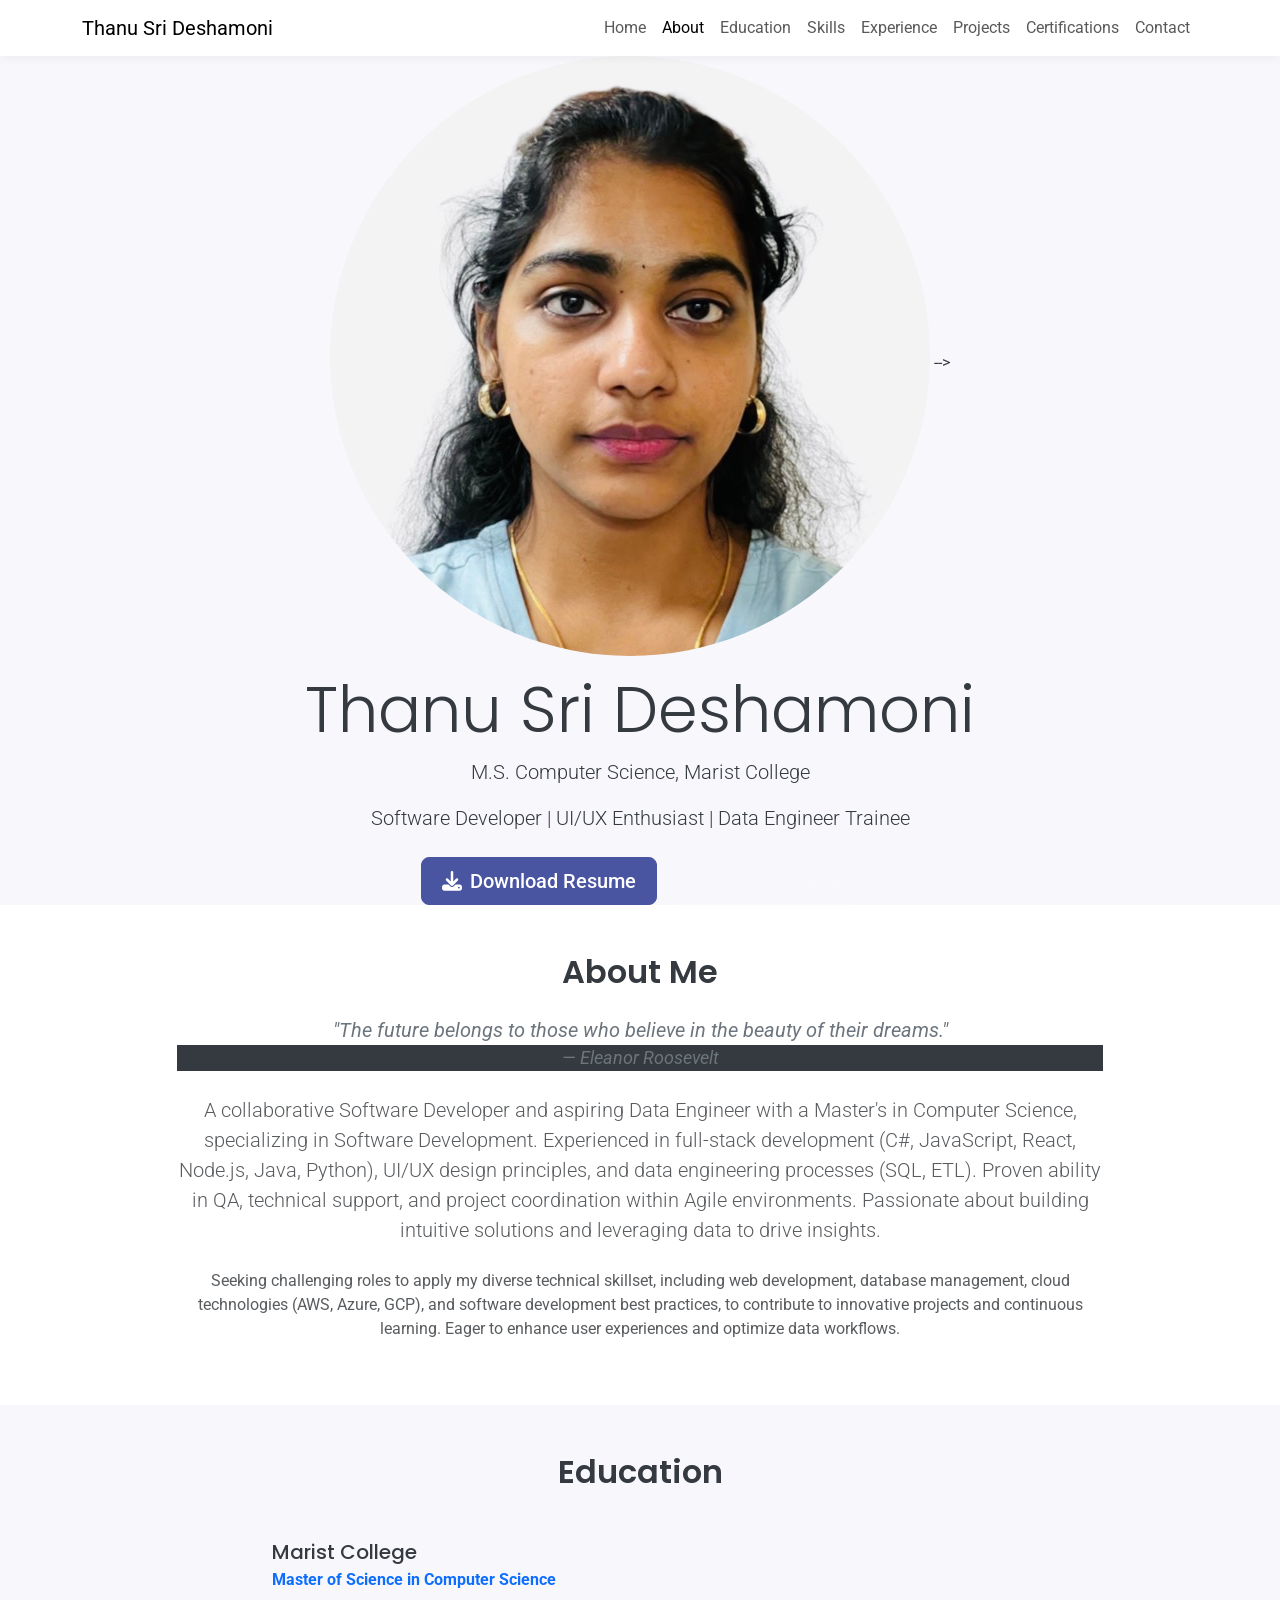
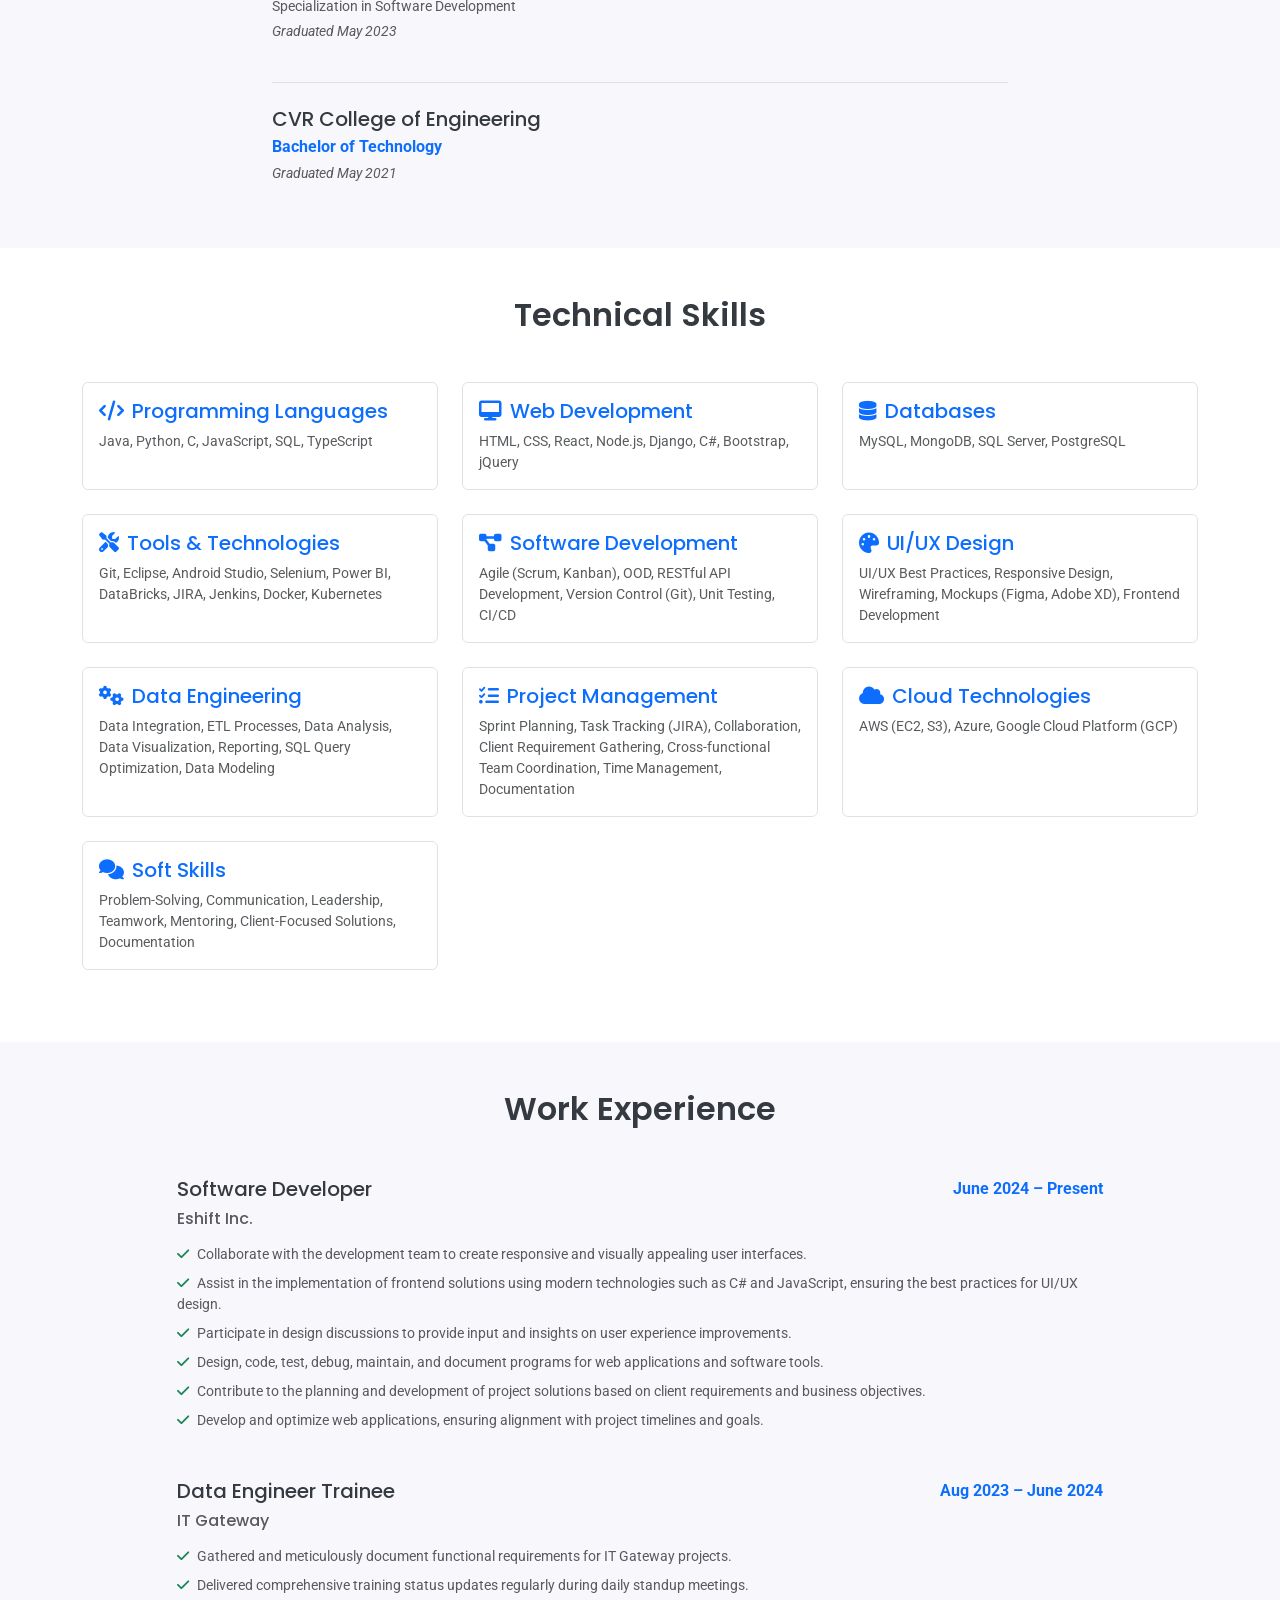
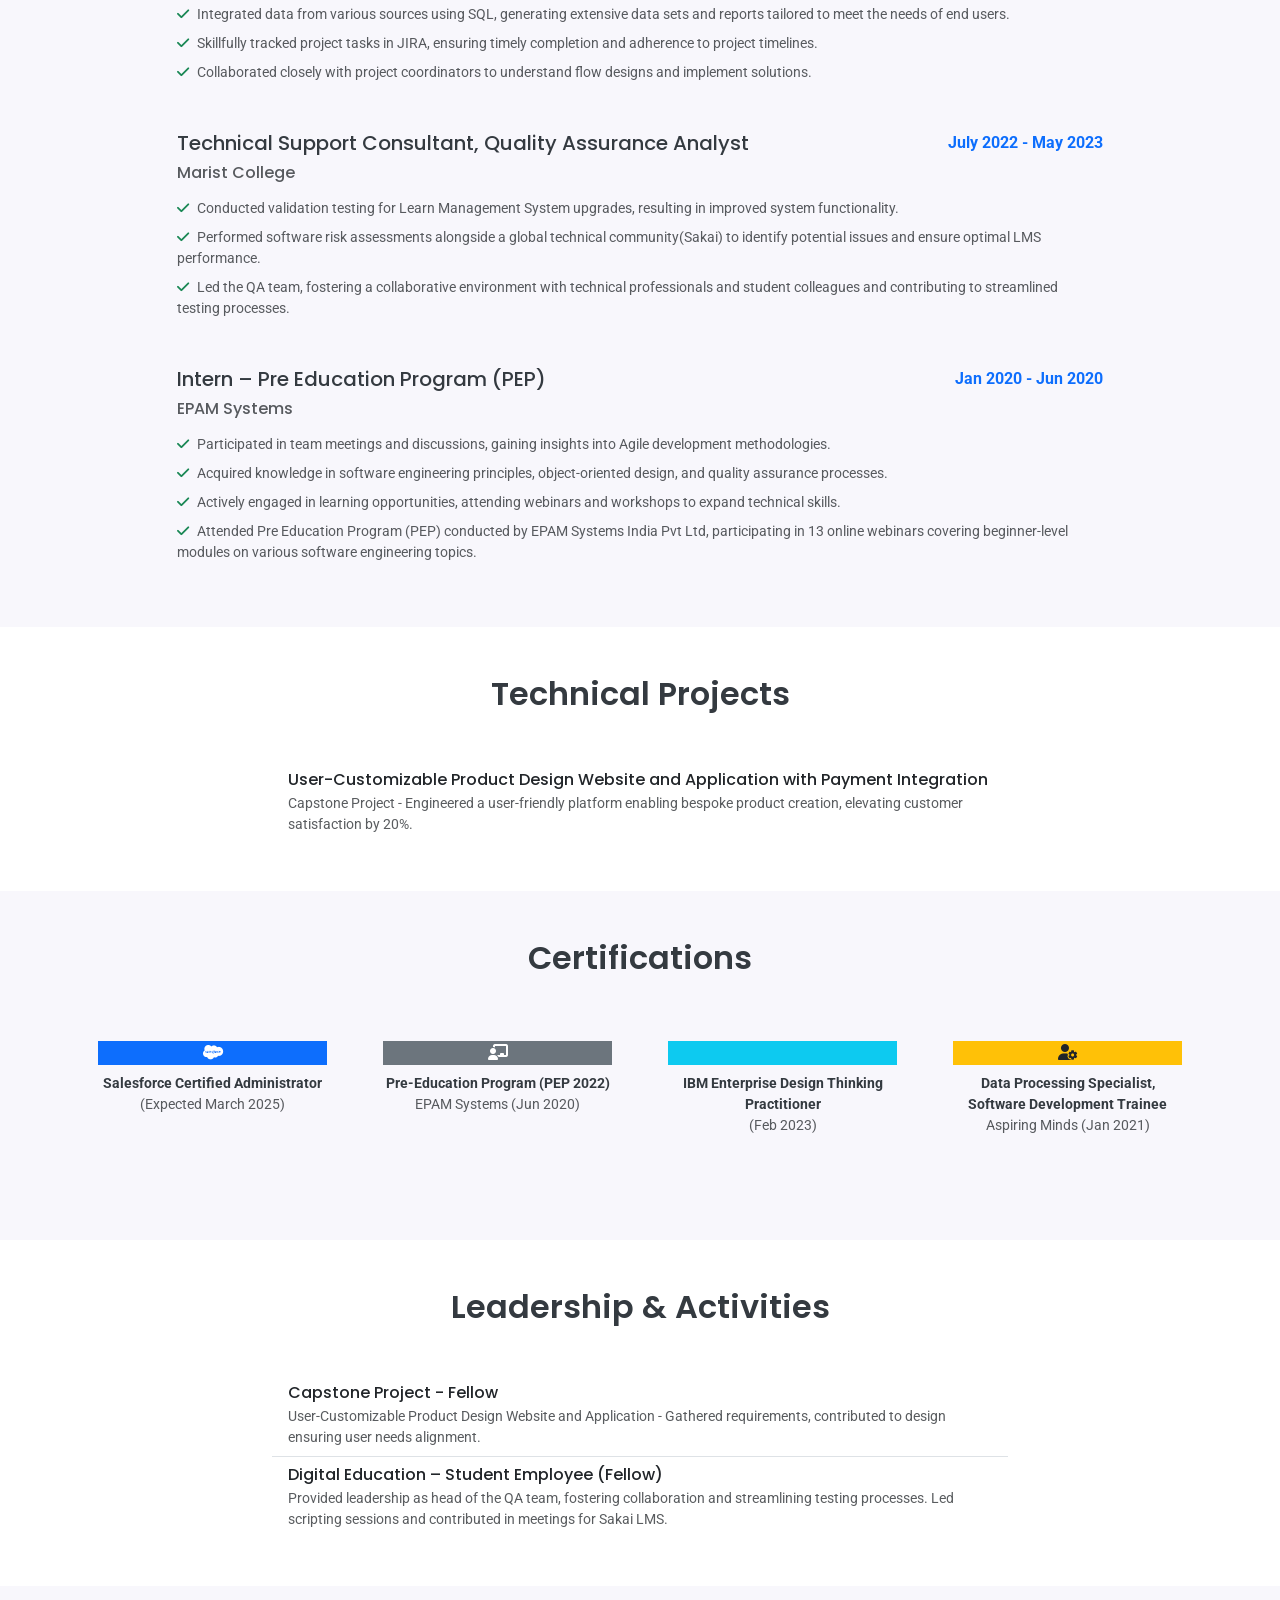
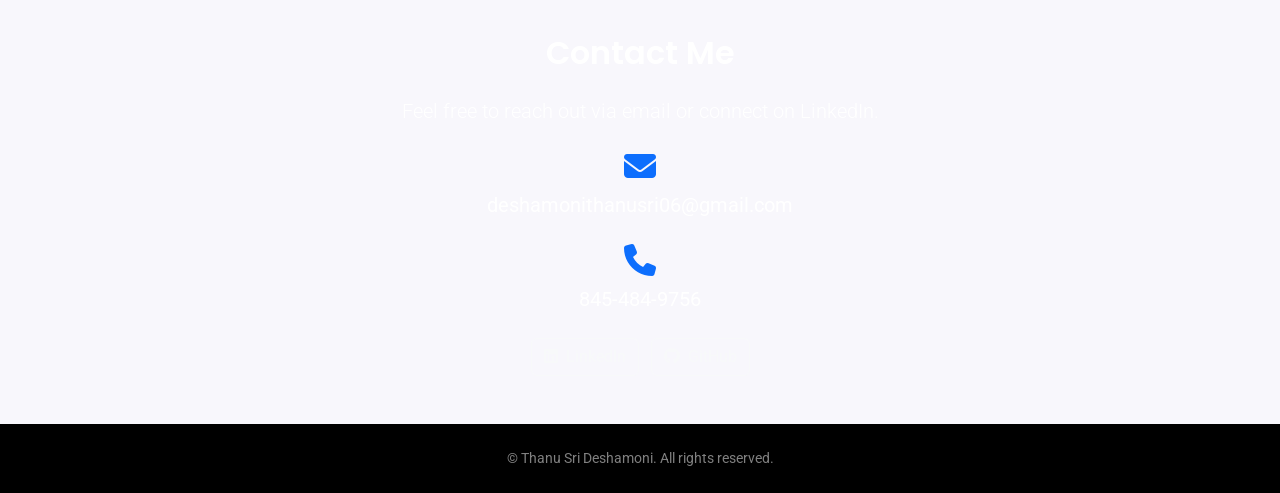
==== commit 7cec6678: "Update index.html" ====
--- a/index.html
+++ b/index.html
@@ -16,431 +16,386 @@
     <!-- Google Fonts -->
     <link rel="preconnect" href="https://fonts.googleapis.com">
     <link rel="preconnect" href="https://fonts.gstatic.com" crossorigin>
-    <link href="https://fonts.googleapis.com/css2?family=Poppins:wght@600&family=Roboto:wght@300;400;500;700&display=swap" rel="stylesheet">
+    <link href="https://fonts.googleapis.com/css2?family=Poppins:wght@400;600&family=Roboto:wght@300;400;500;700&display=swap" rel="stylesheet">
     <!-- Your Custom CSS -->
     <link rel="stylesheet" href="css/main.css">
 
 </head>
-<body class="d-flex flex-column min-vh-100">
-
-    <!-- ==================== Header / Navigation (Using Bootstrap Navbar) ==================== -->
-    <header class="sticky-top shadow-sm">
-        <nav class="navbar navbar-expand-lg navbar-light"> <!-- bg-light removed, background set in CSS -->
+<body>
+
+    <!-- ==================== Header / Navigation ==================== -->
+    <header class="main-header sticky-top">
+        <nav class="navbar navbar-expand-lg">
             <div class="container">
-                <!-- Site Title Area (matches original structure better) -->
-                 <div class="site-title">
-                    <a class="navbar-brand" href="#about">Thanu Sri Deshamoni</a>
-                 </div>
-                 <!-- Nav Toggler -->
+                 <a class="navbar-brand" href="#">Thanu Sri Deshamoni</a>
                 <button class="navbar-toggler" type="button" data-bs-toggle="collapse" data-bs-target="#navbarNav" aria-controls="navbarNav" aria-expanded="false" aria-label="Toggle navigation">
                     <span class="navbar-toggler-icon"></span>
                 </button>
-                 <!-- Main Navigation (matches original structure better) -->
-                 <div class="site-nav collapse navbar-collapse" id="navbarNav">
-                    <ul class="navbar-nav ms-auto mb-2 mb-lg-0">
-                         <li class="nav-item">
-                            <a class="nav-link" href="#about">About</a>
-                        </li>
-                         <li class="nav-item">
-                            <a class="nav-link" href="#skills">Skills</a>
-                        </li>
-                        <li class="nav-item">
-                            <a class="nav-link" href="#experience">Experience</a>
-                        </li>
-                         <li class="nav-item">
-                            <a class="nav-link" href="#education">Education</a>
-                         </li>
-                         <li class="nav-item">
-                            <a class="nav-link" href="#projects">Projects</a>
-                        </li>
-                         <li class="nav-item">
-                            <a class="nav-link" href="#accomplishments">Accomplishments</a> <!-- Added -->
-                        </li>
-                        <li class="nav-item">
-                            <a class="nav-link" href="#certifications">Certifications</a> <!-- Added -->
-                        </li>
-                        <li class="nav-item">
-                            <a class="nav-link" href="#blog">Blog</a>
-                        </li>
-                        <li class="nav-item">
-                            <a class="nav-link" href="#contact">Contact</a>
-                        </li>
-                    </ul>
-                     <!-- Social Icons -->
-                    <ul class="navbar-nav ms-3 flex-row d-none d-lg-flex"> <!-- Hide on small screens to avoid double list -->
-                        <li class="nav-item"><a class="nav-link ps-2 pe-1" href="https://twitter.com/" title="Twitter" target="_blank"><i class="fab fa-twitter"></i></a></li>
-                        <li class="nav-item"><a class="nav-link px-1" href="https://www.linkedin.com/in/thanusrideshamoni/" title="LinkedIn" target="_blank"><i class="fab fa-linkedin"></i></a></li>
-                        <li class="nav-item"><a class="nav-link px-1" href="https://www.instagram.com/" title="Instagram" target="_blank"><i class="fab fa-instagram"></i></a></li>
-                        <li class="nav-item"><a class="nav-link px-1" href="https://github.com/thanusri123" title="Github" target="_blank"><i class="fab fa-github"></i></a></li>
+                 <div class="collapse navbar-collapse" id="navbarNav">
+                    <ul class="navbar-nav ms-auto">
+                         <li class="nav-item"><a class="nav-link" href="#hero">Home</a></li>
+                         <li class="nav-item"><a class="nav-link" href="#about">About</a></li>
+                         <li class="nav-item"><a class="nav-link" href="#education">Education</a></li>
+                         <li class="nav-item"><a class="nav-link" href="#skills">Skills</a></li>
+                        <li class="nav-item"><a class="nav-link" href="#experience">Experience</a></li>
+                        <li class="nav-item"><a class="nav-link" href="#projects">Projects</a></li>
+                        <li class="nav-item"><a class="nav-link" href="#certifications">Certifications</a></li>
+                        <li class="nav-item"><a class="nav-link" href="#contact">Contact</a></li>
                     </ul>
                  </div>
             </div>
         </nav>
     </header>
 
-    <!-- ==================== Main Content (All Sections) ==================== -->
-    <main class="flex-grow-1">
-
-        <!-- === About Section with Cover Effect === -->
-        <section id="about" class="section-bg-white pb-0"> <!-- Removed padding bottom -->
-            <div class="container cover shadow-lg"> <!-- Added cover class -->
-                 <div class="cover-bg p-3 p-lg-4 text-white"> <!-- Added cover-bg -->
-                    <div class="row align-items-center">
-                        <div class="col-lg-4 col-md-5 text-center text-lg-start mb-4 mb-md-0">
-                             <div class="avatar" data-aos="fade-right"> <!-- Added avatar class -->
-                                <img src="images/passport1.jpg" alt="Thanu Sri Deshamoni" class="img-fluid rounded-circle shadow-sm bg-white p-1" width="200" height="200">
-                            </div>
+    <!-- ==================== Main Content ==================== -->
+    <main>
+
+        <!-- === Hero Section === -->
+        <section id="hero" class="hero-section d-flex align-items-center justify-content-center text-center">
+            <div class="container" data-aos="zoom-in">
+                 <!-- Optional: Profile Image Here if desired in Hero -->
+                 <img src="images/passport1.jpg" alt="Thanu Sri Deshamoni" class="hero-image rounded-circle mb-3"> -->
+                <h1 class="display-3">Thanu Sri Deshamoni</h1>
+                <p class="lead subtitle">M.S. Computer Science, Marist College</p>
+                <p class="lead subtitle mb-4">Software Developer | UI/UX Enthusiast | Data Engineer Trainee</p>
+                <a href="DESKTOP IMP _MY_Resume_.pdf" class="btn btn-primary btn-lg me-2" target="_blank" download>
+                    <i class="fas fa-download me-2"></i>Download Resume
+                </a>
+                <a href="#about" class="btn btn-outline-light btn-lg scroll-link">
+                    <i class="fas fa-chevron-down me-2"></i>Click For More
+                </a>
+            </div>
+        </section>
+
+        <!-- === About Me Section === -->
+        <section id="about" class="py-5 section-bg-white">
+            <div class="container" data-aos="fade-up">
+                <div class="row">
+                    <div class="col-lg-10 mx-auto text-center">
+                        <h2 class="section-heading">About Me</h2>
+                         <blockquote class="blockquote fst-italic text-secondary my-4">
+                            <p>"The future belongs to those who believe in the beauty of their dreams."</p>
+                            <footer class="blockquote-footer">Eleanor Roosevelt</footer>
+                         </blockquote>
+
+                        <p class="text-muted lead mb-4">
+                            A collaborative Software Developer and aspiring Data Engineer with a Master's in Computer Science, specializing in Software Development. Experienced in full-stack development (C#, JavaScript, React, Node.js, Java, Python), UI/UX design principles, and data engineering processes (SQL, ETL). Proven ability in QA, technical support, and project coordination within Agile environments. Passionate about building intuitive solutions and leveraging data to drive insights.
+                        </p>
+                        <p class="text-muted">
+                           Seeking challenging roles to apply my diverse technical skillset, including web development, database management, cloud technologies (AWS, Azure, GCP), and software development best practices, to contribute to innovative projects and continuous learning. Eager to enhance user experiences and optimize data workflows.
+                        </p>
+                    </div>
+                </div>
+            </div>
+        </section>
+
+        <!-- === Education Section === -->
+        <section id="education" class="py-5 section-bg-light">
+            <div class="container" data-aos="fade-up">
+                <h2 class="section-heading text-center mb-5">Education</h2>
+                <div class="row justify-content-center">
+                    <div class="col-lg-8">
+                         <!-- Education Item -->
+                         <div class="education-item mb-4 pb-4 border-bottom">
+                            <h3 class="h5 mb-1">Marist College</h3>
+                            <p class="text-primary fw-bold mb-1">Master of Science in Computer Science</p>
+                            <p class="text-muted small mb-1">Specialization in Software Development</p>
+                            <p class="text-muted small"><i>Graduated May 2023</i></p>
+                            <!-- Add GPA if desired: <p class="text-muted small">GPA: X.X/4.0</p> -->
+                         </div>
+                         <!-- Education Item -->
+                          <div class="education-item">
+                            <h3 class="h5 mb-1">CVR College of Engineering</h3>
+                            <p class="text-primary fw-bold mb-1">Bachelor of Technology</p>
+                            <!-- Add Major if known, e.g., <p class="text-muted small mb-1">Computer Science & Engineering</p> -->
+                            <p class="text-muted small"><i>Graduated May 2021</i></p>
+                             <!-- Add GPA if desired: <p class="text-muted small">GPA: X.X/10.0</p> -->
+                         </div>
+                    </div>
+                </div>
+            </div>
+        </section>
+
+        <!-- === Skills Section === -->
+        <section id="skills" class="py-5 section-bg-white">
+            <div class="container" data-aos="fade-up">
+                 <h2 class="section-heading text-center mb-5">Technical Skills</h2>
+                 <div class="row">
+                     <!-- Programming -->
+                     <div class="col-md-6 col-lg-4 mb-4">
+                         <div class="skill-category p-3 border rounded h-100">
+                            <h3 class="h5 text-primary mb-2"><i class="fas fa-code me-2"></i>Programming Languages</h3>
+                            <p class="small text-muted mb-0">Java, Python, C, JavaScript, SQL, TypeScript</p>
+                         </div>
+                     </div>
+                     <!-- Web Dev -->
+                     <div class="col-md-6 col-lg-4 mb-4">
+                         <div class="skill-category p-3 border rounded h-100">
+                             <h3 class="h5 text-primary mb-2"><i class="fas fa-desktop me-2"></i>Web Development</h3>
+                             <p class="small text-muted mb-0">HTML, CSS, React, Node.js, Django, C#, Bootstrap, jQuery</p>
+                         </div>
+                     </div>
+                     <!-- Databases -->
+                      <div class="col-md-6 col-lg-4 mb-4">
+                         <div class="skill-category p-3 border rounded h-100">
+                            <h3 class="h5 text-primary mb-2"><i class="fas fa-database me-2"></i>Databases</h3>
+                            <p class="small text-muted mb-0">MySQL, MongoDB, SQL Server, PostgreSQL</p>
+                         </div>
+                     </div>
+                     <!-- Tools & Technologies -->
+                      <div class="col-md-6 col-lg-4 mb-4">
+                         <div class="skill-category p-3 border rounded h-100">
+                             <h3 class="h5 text-primary mb-2"><i class="fas fa-tools me-2"></i>Tools & Technologies</h3>
+                             <p class="small text-muted mb-0">Git, Eclipse, Android Studio, Selenium, Power BI, DataBricks, JIRA, Jenkins, Docker, Kubernetes</p>
+                         </div>
+                     </div>
+                     <!-- SDLC -->
+                      <div class="col-md-6 col-lg-4 mb-4">
+                          <div class="skill-category p-3 border rounded h-100">
+                            <h3 class="h5 text-primary mb-2"><i class="fas fa-project-diagram me-2"></i>Software Development</h3>
+                            <p class="small text-muted mb-0">Agile (Scrum, Kanban), OOD, RESTful API Development, Version Control (Git), Unit Testing, CI/CD</p>
+                          </div>
+                     </div>
+                     <!-- UI/UX -->
+                     <div class="col-md-6 col-lg-4 mb-4">
+                          <div class="skill-category p-3 border rounded h-100">
+                             <h3 class="h5 text-primary mb-2"><i class="fas fa-palette me-2"></i>UI/UX Design</h3>
+                             <p class="small text-muted mb-0">UI/UX Best Practices, Responsive Design, Wireframing, Mockups (Figma, Adobe XD), Frontend Development</p>
+                          </div>
+                     </div>
+                     <!-- Data Engineering -->
+                     <div class="col-md-6 col-lg-4 mb-4">
+                          <div class="skill-category p-3 border rounded h-100">
+                            <h3 class="h5 text-primary mb-2"><i class="fas fa-cogs me-2"></i>Data Engineering</h3>
+                            <p class="small text-muted mb-0">Data Integration, ETL Processes, Data Analysis, Data Visualization, Reporting, SQL Query Optimization, Data Modeling</p>
+                          </div>
+                     </div>
+                      <!-- Project Management -->
+                     <div class="col-md-6 col-lg-4 mb-4">
+                          <div class="skill-category p-3 border rounded h-100">
+                            <h3 class="h5 text-primary mb-2"><i class="fas fa-tasks me-2"></i>Project Management</h3>
+                            <p class="small text-muted mb-0">Sprint Planning, Task Tracking (JIRA), Collaboration, Client Requirement Gathering, Cross-functional Team Coordination, Time Management, Documentation</p>
+                          </div>
+                     </div>
+                      <!-- Cloud -->
+                     <div class="col-md-6 col-lg-4 mb-4">
+                           <div class="skill-category p-3 border rounded h-100">
+                            <h3 class="h5 text-primary mb-2"><i class="fas fa-cloud me-2"></i>Cloud Technologies</h3>
+                            <p class="small text-muted mb-0">AWS (EC2, S3), Azure, Google Cloud Platform (GCP)</p>
+                          </div>
+                     </div>
+                     <!-- Soft Skills -->
+                      <div class="col-md-6 col-lg-4 mb-4">
+                           <div class="skill-category p-3 border rounded h-100">
+                             <h3 class="h5 text-primary mb-2"><i class="fas fa-comments me-2"></i>Soft Skills</h3>
+                             <p class="small text-muted mb-0">Problem-Solving, Communication, Leadership, Teamwork, Mentoring, Client-Focused Solutions, Documentation</p>
+                          </div>
+                     </div>
+                 </div>
+            </div>
+        </section>
+
+        <!-- === Work Experience Section === -->
+        <section id="experience" class="py-5 section-bg-light">
+            <div class="container" data-aos="fade-up">
+                <h2 class="section-heading text-center mb-5">Work Experience</h2>
+                <div class="row justify-content-center">
+                     <div class="col-lg-10">
+                        <!-- Experience Item -->
+                        <div class="experience-item mb-5">
+                            <div class="d-flex justify-content-between flex-wrap align-items-center mb-2">
+                                <h3 class="h5 mb-0 me-3">Software Developer</h3>
+                                <span class="text-primary fw-bold">June 2024 – Present</span>
+                            </div>
+                            <h4 class="h6 text-muted mb-3">Eshift Inc.</h4>
+                            <ul class="list-unstyled small text-muted">
+                                <li class="mb-2"><i class="fas fa-check text-success me-2"></i>Collaborate with the development team to create responsive and visually appealing user interfaces.</li>
+                                <li class="mb-2"><i class="fas fa-check text-success me-2"></i>Assist in the implementation of frontend solutions using modern technologies such as C# and JavaScript, ensuring the best practices for UI/UX design.</li>
+                                <li class="mb-2"><i class="fas fa-check text-success me-2"></i>Participate in design discussions to provide input and insights on user experience improvements.</li>
+                                <li class="mb-2"><i class="fas fa-check text-success me-2"></i>Design, code, test, debug, maintain, and document programs for web applications and software tools.</li>
+                                <li class="mb-2"><i class="fas fa-check text-success me-2"></i>Contribute to the planning and development of project solutions based on client requirements and business objectives.</li>
+                                <li class="mb-2"><i class="fas fa-check text-success me-2"></i>Develop and optimize web applications, ensuring alignment with project timelines and goals.</li>
+                            </ul>
                         </div>
-                        <div class="col-lg-8 col-md-7 text-center text-lg-start" data-aos="fade-left">
-                            <h1 class="display-4 mt-2">Thanu Sri Deshamoni</h1>
-                            <p class="lead">Software Engineer</p>
-                            <div class="d-print-none">
-                                <a class="btn btn-light text-dark shadow-sm mt-1 me-2" href="DESKTOP IMP _MY_Resume_.pdf" target="_blank" role="button"><i class="fas fa-download me-2"></i>Download CV</a>
-                                <a class="btn btn-success shadow-sm mt-1" href="#contact" role="button">Contact Me</a> <!-- Changed btn style -->
-                             </div>
+                         <!-- Experience Item -->
+                        <div class="experience-item mb-5">
+                            <div class="d-flex justify-content-between flex-wrap align-items-center mb-2">
+                                <h3 class="h5 mb-0 me-3">Data Engineer Trainee</h3>
+                                <span class="text-primary fw-bold">Aug 2023 – June 2024</span>
+                            </div>
+                            <h4 class="h6 text-muted mb-3">IT Gateway</h4>
+                            <ul class="list-unstyled small text-muted">
+                                <li class="mb-2"><i class="fas fa-check text-success me-2"></i>Gathered and meticulously document functional requirements for IT Gateway projects.</li>
+                                <li class="mb-2"><i class="fas fa-check text-success me-2"></i>Delivered comprehensive training status updates regularly during daily standup meetings.</li>
+                                <li class="mb-2"><i class="fas fa-check text-success me-2"></i>Integrated data from various sources using SQL, generating extensive data sets and reports tailored to meet the needs of end users.</li>
+                                <li class="mb-2"><i class="fas fa-check text-success me-2"></i>Skillfully tracked project tasks in JIRA, ensuring timely completion and adherence to project timelines.</li>
+                                <li class="mb-2"><i class="fas fa-check text-success me-2"></i>Collaborated closely with project coordinators to understand flow designs and implement solutions.</li>
+                             </ul>
+                        </div>
+                         <!-- Experience Item -->
+                        <div class="experience-item mb-5">
+                            <div class="d-flex justify-content-between flex-wrap align-items-center mb-2">
+                                <h3 class="h5 mb-0 me-3">Technical Support Consultant, Quality Assurance Analyst</h3>
+                                <span class="text-primary fw-bold">July 2022 - May 2023</span>
+                            </div>
+                            <h4 class="h6 text-muted mb-3">Marist College</h4>
+                            <ul class="list-unstyled small text-muted">
+                                <li class="mb-2"><i class="fas fa-check text-success me-2"></i>Conducted validation testing for Learn Management System upgrades, resulting in improved system functionality.</li>
+                                <li class="mb-2"><i class="fas fa-check text-success me-2"></i>Performed software risk assessments alongside a global technical community(Sakai) to identify potential issues and ensure optimal LMS performance.</li>
+                                <li class="mb-2"><i class="fas fa-check text-success me-2"></i>Led the QA team, fostering a collaborative environment with technical professionals and student colleagues and contributing to streamlined testing processes.</li>
+                            </ul>
+                        </div>
+                         <!-- Experience Item -->
+                        <div class="experience-item">
+                            <div class="d-flex justify-content-between flex-wrap align-items-center mb-2">
+                                <h3 class="h5 mb-0 me-3">Intern – Pre Education Program (PEP)</h3>
+                                <span class="text-primary fw-bold">Jan 2020 - Jun 2020</span>
+                            </div>
+                            <h4 class="h6 text-muted mb-3">EPAM Systems</h4>
+                             <ul class="list-unstyled small text-muted">
+                                <li class="mb-2"><i class="fas fa-check text-success me-2"></i>Participated in team meetings and discussions, gaining insights into Agile development methodologies.</li>
+                                <li class="mb-2"><i class="fas fa-check text-success me-2"></i>Acquired knowledge in software engineering principles, object-oriented design, and quality assurance processes.</li>
+                                <li class="mb-2"><i class="fas fa-check text-success me-2"></i>Actively engaged in learning opportunities, attending webinars and workshops to expand technical skills.</li>
+                                <li class="mb-2"><i class="fas fa-check text-success me-2"></i>Attended Pre Education Program (PEP) conducted by EPAM Systems India Pvt Ltd, participating in 13 online webinars covering beginner-level modules on various software engineering topics.</li>
+                             </ul>
                         </div>
                     </div>
                 </div>
-                <!-- About Me Text Section -->
-                <div class="about-section px-3 px-lg-4 pb-4 pt-5"> <!-- Padding matching original -->
-                    <div class="row">
-                        <div class="col-md-6">
-                            <h2 class="h3 mb-3">About Me</h2>
-                            <p>Hello! I’m Thanu Sri Deshamoni. I am Self-motivated professional with ability to quickly master new technology to drive process improvements. Strong team player with excellent communication and collaborative abilities.</p>
-                        </div>
-                        <div class="col-md-5 offset-md-1">
-                             <h3 class="h4 mb-3">Details</h3>
-                            <div class="row mt-2">
-                                <div class="col-sm-4">
-                                    <div class="pb-1 fw-bold">Age</div>
-                                </div>
-                                <div class="col-sm-8">
-                                    <div class="pb-1 text-secondary">Your Age</div> <!-- UPDATE AGE -->
-                                </div>
-                                <div class="col-sm-4">
-                                    <div class="pb-1 fw-bold">Email</div>
-                                </div>
-                                <div class="col-sm-8">
-                                    <div class="pb-1 text-secondary">your.email@example.com</div> <!-- UPDATE EMAIL -->
-                                </div>
-                                <div class="col-sm-4">
-                                    <div class="pb-1 fw-bold">Phone</div>
-                                </div>
-                                <div class="col-sm-8">
-                                    <div class="pb-1 text-secondary">+1 (469) 885-2729</div> <!-- UPDATE PHONE -->
-                                </div>
-                                <div class="col-sm-4">
-                                    <div class="pb-1 fw-bold">Address</div>
-                                </div>
-                                <div class="col-sm-8">
-                                    <div class="pb-1 text-secondary">5725 Martin Road Plano, Texas</div> <!-- UPDATE ADDRESS -->
-                                </div>
-                            </div>
-                        </div>
-                    </div>
-                 </div>
-             </div>
-        </section>
-
-        <!-- === Skills Section (Exact HTML from User Request) === -->
-        <section id="skills" class="section-bg-light">
-             <div class="container">
-                <div class="skills-section px-3 px-lg-4 pt-4 pb-4"> <!-- Added padding classes -->
-                    <h2 class="h3 mb-3 text-center">Professional Skills</h2> <!-- Use h3 like original, centered -->
-                    <div class="row">
-                        <div class="col-md-6">
-                            <div class="mb-2">
-                            <span>C++</span>
-                            <div class="progress my-1">
-                                <div class="progress-bar bg-primary" role="progressbar" data-aos="zoom-in-right" data-aos-delay="100" data-aos-anchor=".skills-section" style="width: 75%" aria-valuenow="75" aria-valuemin="0" aria-valuemax="100">75%</div>
-                            </div>
-                            </div>
-                            <div class="mb-2">
-                            <span>C</span>
-                            <div class="progress my-1">
-                                <div class="progress-bar bg-primary" role="progressbar" data-aos="zoom-in-right" data-aos-delay="200" data-aos-anchor=".skills-section" style="width: 75%" aria-valuenow="75" aria-valuemin="0" aria-valuemax="100">75%</div>
-                            </div>
-                            </div>
-                            <div class="mb-2">
-                            <span>Data Structures</span>
-                            <div class="progress my-1">
-                                <div class="progress-bar bg-primary" role="progressbar" data-aos="zoom-in-right" data-aos-delay="300" data-aos-anchor=".skills-section" style="width: 75%" aria-valuenow="75" aria-valuemin="0" aria-valuemax="100">75%</div>
-                            </div>
-                            </div>
-                        </div>
-                        <div class="col-md-6">
-                            <div class="mb-2">
-                            <span>Core Java</span>
-                            <div class="progress my-1">
-                                <div class="progress-bar bg-success" role="progressbar" data-aos="zoom-in-right" data-aos-delay="400" data-aos-anchor=".skills-section" style="width: 65%" aria-valuenow="65" aria-valuemin="0" aria-valuemax="100">65%</div>
-                            </div>
-                            </div>
-                            <div class="mb-2">
-                            <span>Python</span>
-                            <div class="progress my-1">
-                                <div class="progress-bar bg-success" role="progressbar" data-aos="zoom-in-right" data-aos-delay="500" data-aos-anchor=".skills-section" style="width: 75%" aria-valuenow="75" aria-valuemin="0" aria-valuemax="100">75%</div>
-                            </div>
-                            </div>
-                            <div class="mb-2">
-                            <span>MySQL</span>
-                            <div class="progress my-1">
-                                <div class="progress-bar bg-success" role="progressbar" data-aos="zoom-in-right" data-aos-delay="600" data-aos-anchor=".skills-section" style="width: 75%" aria-valuenow="75" aria-valuemin="0" aria-valuemax="100">75%</div>
-                            </div>
-                            </div>
-                        </div>
+            </div>
+        </section>
+
+        <!-- === Technical Projects Section === -->
+        <section id="projects" class="py-5 section-bg-white">
+            <div class="container" data-aos="fade-up">
+                <h2 class="section-heading text-center mb-5">Technical Projects</h2>
+                <div class="row justify-content-center">
+                    <div class="col-lg-8">
+                        <ul class="list-group list-group-flush">
+                           <li class="list-group-item d-flex justify-content-between align-items-center">
+                               <div>
+                                   <h3 class="h6 mb-1">User-Customizable Product Design Website and Application with Payment Integration</h3>
+                                   <p class="small text-muted mb-0">Capstone Project - Engineered a user-friendly platform enabling bespoke product creation, elevating customer satisfaction by 20%.</p>
+                               </div>
+                               <!-- Optional: Add link icon if you have a link -->
+                               <!-- <a href="#" target="_blank" title="View Project"><i class="fas fa-external-link-alt text-primary"></i></a> -->
+                           </li>
+                           <!-- Add more projects as list-group-items here -->
+                           <!-- Example:
+                           <li class="list-group-item d-flex justify-content-between align-items-center">
+                               <div>
+                                   <h3 class="h6 mb-1">Another Project Title</h3>
+                                   <p class="small text-muted mb-0">Brief description of the project and technologies used.</p>
+                               </div>
+                               <a href="#" target="_blank" title="View Project"><i class="fas fa-external-link-alt text-primary"></i></a>
+                           </li>
+                           -->
+                        </ul>
                     </div>
                 </div>
             </div>
         </section>
 
-        <!-- === Work Experience Section (Using Timeline Structure) === -->
-        <section id="experience" class="section-bg-white">
-             <div class="container">
-                 <div class="work-experience-section px-3 px-lg-4 pt-4 pb-4">
-                    <h2 class="h3 mb-4 text-center">Work Experience</h2>
-                    <div class="timeline">
-                        <!-- Experience Item -->
-                        <div class="timeline-card timeline-card-primary card shadow-sm" data-aos="fade-up">
-                            <div class="card-body">
-                            <div class="h5 mb-1">Intern <span class="text-muted h6">at Talent Integrators</span></div>
-                            <div class="text-muted text-small mb-2">January, 2021 - August, 2021</div>
-                            <div>
-                                <p>• Responsible for handling technical training for new recruits in C/C++/Java/Python as per client requirement </p>
-                                <p>• Analyzing and screen candidates for various positions.</p>
-                            </div>
-                            </div>
-                        </div>
-                         <!-- Experience Item -->
-                        <div class="timeline-card timeline-card-primary card shadow-sm" data-aos="fade-up" data-aos-delay="100">
-                            <div class="card-body">
-                                <div class="h5 mb-1">System Engineer <span class="text-muted h6">at Infosys Ltd, Bangalore</span></div>
-                                <div class="text-muted text-small mb-2">February, 2019 - February, 2020</div>
-                                <div>
-                                    <p>• Responsible for development and enhancement in Media Gateway (MGCF) product.</p>
-                                    <p>• Responsible for new feature development and bug fixes on SIP (Session Initiation Protocol) for Media Gateway Product.</p>
-                                    <p>• Exposed to structures pointers in C++ along with memory management in C++.</p>
-                                    <p>• Worked on SIP stack and SIP parser to parse new headers in SIP messages.</p>
-                                    <p>• Gained experience in field of networking and telecommunication.</p>
-                                </div>
-                            </div>
-                        </div>
-                         <!-- Add other experience items in timeline-card divs -->
+        <!-- === Certifications Section === -->
+         <section id="certifications" class="py-5 section-bg-light">
+            <div class="container" data-aos="fade-up">
+                <h2 class="section-heading text-center mb-5">Certifications</h2>
+                 <div class="row text-center">
+                     <!-- Certification Item -->
+                     <div class="col-md-6 col-lg-3 mb-4">
+                          <div class="p-3">
+                             <div class="icon-circle bg-primary text-white mb-2 mx-auto">
+                                <i class="fab fa-salesforce"></i>
+                             </div>
+                             <p class="mb-0 small fw-bold">Salesforce Certified Administrator</p>
+                             <p class="small text-muted">(Expected March 2025)</p>
+                         </div>
+                     </div>
+                     <!-- Certification Item -->
+                     <div class="col-md-6 col-lg-3 mb-4">
+                          <div class="p-3">
+                             <div class="icon-circle bg-secondary text-white mb-2 mx-auto">
+                                <i class="fas fa-chalkboard-teacher"></i>
+                            </div>
+                             <p class="mb-0 small fw-bold">Pre-Education Program (PEP 2022)</p>
+                             <p class="small text-muted">EPAM Systems (Jun 2020)</p>
+                         </div>
+                     </div>
+                      <!-- Certification Item -->
+                     <div class="col-md-6 col-lg-3 mb-4">
+                         <div class="p-3">
+                             <div class="icon-circle bg-info text-white mb-2 mx-auto">
+                                 <i class="fab fa-ibm"></i>
+                            </div>
+                             <p class="mb-0 small fw-bold">IBM Enterprise Design Thinking Practitioner</p>
+                             <p class="small text-muted">(Feb 2023)</p>
+                          </div>
+                     </div>
+                      <!-- Certification Item -->
+                     <div class="col-md-6 col-lg-3 mb-4">
+                         <div class="p-3">
+                             <div class="icon-circle bg-warning text-dark mb-2 mx-auto">
+                                <i class="fas fa-user-cog"></i>
+                             </div>
+                             <p class="mb-0 small fw-bold">Data Processing Specialist, Software Development Trainee</p>
+                             <p class="small text-muted">Aspiring Minds (Jan 2021)</p>
+                         </div>
+                     </div>
+                 </div>
+            </div>
+        </section>
+
+        <!-- === Leadership / Volunteer Section === -->
+        <section id="leadership" class="py-5 section-bg-white">
+            <div class="container" data-aos="fade-up">
+                <h2 class="section-heading text-center mb-5">Leadership & Activities</h2>
+                 <div class="row justify-content-center">
+                     <div class="col-lg-8">
+                        <ul class="list-group list-group-flush">
+                           <li class="list-group-item">
+                               <h3 class="h6 mb-1">Capstone Project - Fellow</h3>
+                               <p class="small text-muted mb-0">User-Customizable Product Design Website and Application - Gathered requirements, contributed to design ensuring user needs alignment.</p>
+                           </li>
+                            <li class="list-group-item">
+                               <h3 class="h6 mb-1">Digital Education – Student Employee (Fellow)</h3>
+                               <p class="small text-muted mb-0">Provided leadership as head of the QA team, fostering collaboration and streamlining testing processes. Led scripting sessions and contributed in meetings for Sakai LMS.</p>
+                           </li>
+                           <!-- Add more activities if needed -->
+                        </ul>
                     </div>
                 </div>
             </div>
         </section>
 
-        <!-- === Education Section (Using Timeline Structure) === -->
-        <section id="education" class="section-bg-light">
-            <div class="container">
-                 <div class="education-section px-3 px-lg-4 pt-4 pb-4">
-                    <h2 class="h3 mb-4 text-center">Education</h2>
-                    <div class="timeline">
-                        <!-- Education Item -->
-                        <div class="timeline-card timeline-card-success card shadow-sm" data-aos="fade-up">
-                            <div class="card-body">
-                            <div class="h5 mb-1">Master of Science in Computer Science</div>
-                            <div class="text-muted h6">University of Texas, Arlington</div>
-                            <div class="text-muted text-small mb-2">2021 - Present</div>
-                            </div>
-                        </div>
-                        <!-- Education Item -->
-                         <div class="timeline-card timeline-card-success card shadow-sm" data-aos="fade-up" data-aos-delay="100">
-                            <div class="card-body">
-                            <div class="h5 mb-1">Bachelors of Technology in Electronics and Communication Engineering</div>
-                             <div class="text-muted h6">Banasthali Vidyapith, Jaipur - Rajasthan</div>
-                            <div class="text-muted text-small mb-2">2014 - 2018</div>
-                            </div>
-                        </div>
-                        <!-- Add other education items -->
-                    </div>
-                 </div>
-            </div>
-        </section>
-
-        <!-- === Projects Section (Using Simple Cards for Variety) === -->
-        <section id="projects" class="section-bg-white">
-            <div class="container">
-                 <div class="projects-section px-3 px-lg-4 pt-4 pb-4">
-                    <h2 class="h3 mb-4 text-center">Projects</h2>
-                    <div class="row">
-                         <!-- Project Item -->
-                         <div class="col-md-6 mb-4" data-aos="fade-up">
-                             <div class="card project-card shadow-sm h-100"> <!-- Added h-100 for equal height -->
-                                 <div class="card-body">
-                                     <h5 class="card-title">Web Application on Attendance Tracking System</h5>
-                                     <h6 class="card-subtitle mb-2 text-muted">Banasthali Vidyapith, Rajasthan, India</h6>
-                                     <p class="card-text small">Designed and developed website for attendance tracking with features including Attendance management as well as viewing whole day schedule for faculty as well as students, reducing the paperwork and making it time efficient.</p>
-                                     <!-- <a href="#" class="card-link small">Details</a> -->
-                                 </div>
-                             </div>
-                         </div>
-                         <!-- Add more project items in col-md-6 divs -->
-                         <div class="col-md-6 mb-4" data-aos="fade-up" data-aos-delay="100">
-                             <div class="card project-card shadow-sm h-100">
-                                 <div class="card-body">
-                                     <h5 class="card-title">Diabetes Prediction Model</h5>
-                                     <h6 class="card-subtitle mb-2 text-muted">Machine Learning Project</h6>
-                                     <p class="card-text small">Analysis and implementation of supervised learning models (Logistic Regression, KNN, Random Forest, SVM) to predict diabetes, including hyperparameter tuning using GridSearchCV.</p>
-                                     <!-- <a href="blog_posts/Main_Project.html" class="card-link small">Blog Post</a> -->
-                                 </div>
-                             </div>
-                         </div>
-                    </div>
-                </div>
-            </div>
-        </section>
-
-         <!-- === Accomplishments Section (Using Timeline Structure) === -->
-         <section id="accomplishments" class="section-bg-light">
-             <div class="container">
-                <div class="accomplishments-section px-3 px-lg-4 pt-4 pb-4">
-                    <h2 class="h3 mb-4 text-center">Accomplishments</h2>
-                     <div class="timeline">
-                         <div class="timeline-card timeline-card-success card shadow-sm" data-aos="fade-up">
-                             <div class="card-body">
-                                <ul class="list-unstyled mb-0 text-secondary"> <!-- Use list for semantics -->
-                                   <li class="mb-2"><i class="fas fa-trophy text-warning me-2"></i>Winner of Hackathon at Infosys...</li>
-                                   <li class="mb-2"><i class="fas fa-trophy text-warning me-2"></i>First position in ‘Robo Race’...</li>
-                                   <li class="mb-2"><i class="fas fa-medal text-info me-2"></i>Member of National Service Scheme(NSS)</li>
-                                    <!-- Add other accomplishments -->
-                                </ul>
-                            </div>
-                         </div>
-                     </div>
-                 </div>
-             </div>
-        </section>
-
-        <!-- === Certifications Section (Using Timeline Structure) === -->
-         <section id="certifications" class="section-bg-white">
-             <div class="container">
-                <div class="certifications-section px-3 px-lg-4 pt-4 pb-4">
-                    <h2 class="h3 mb-4 text-center">Certifications</h2>
-                     <div class="timeline">
-                         <div class="timeline-card timeline-card-primary card shadow-sm" data-aos="fade-up">
-                             <div class="card-body">
-                                <h5 class="h6 mb-1">Diploma in ASP.NET</h5>
-                                <div class="text-muted text-small">July 2016 - April 2017</div>
-                             </div>
-                         </div>
-                         <!-- Add more certifications -->
-                     </div>
-                 </div>
-             </div>
-        </section>
-
-        <!-- === Blog Section (Using Simple Cards) === -->
-        <section id="blog" class="section-bg-light">
-            <div class="container">
-                 <div class="blog-section px-3 px-lg-4 pt-4 pb-4">
-                    <h2 class="h3 mb-4 text-center">Blog</h2>
-                    <div class="row">
-                        <!-- Blog Post Summary Card 1 -->
-                        <div class="col-md-6 mb-4" data-aos="fade-up">
-                            <div class="card blog-card shadow-sm h-100">
-                                <div class="card-body d-flex flex-column">
-                                    <h5 class="card-title h6">Titanic - Machine Learning Disaster</h5>
-                                    <p class="card-text text-muted small flex-grow-1">Discussing the Kaggle tutorial for the Titanic data set, with additional contributions using Logistic Regression and Random Forest Classifier...</p>
-                                    <a href="blog_posts/titanic_blog.html" class="btn btn-sm btn-outline-secondary mt-auto align-self-start">Read More <i class="fas fa-arrow-right ms-1"></i></a>
-                                </div>
-                            </div>
-                        </div>
-                        <!-- Add other blog cards -->
-                        <div class="col-md-6 mb-4" data-aos="fade-up" data-aos-delay="100">
-                             <div class="card blog-card shadow-sm h-100">
-                                <div class="card-body d-flex flex-column">
-                                    <h5 class="card-title h6">CIFAR-10 - Image Classifier</h5>
-                                    <p class="card-text text-muted small flex-grow-1">Image classification on the CIFAR-10 dataset using PyTorch, exploring different network architectures...</p>
-                                    <a href="blog_posts/Pytorch_Assignment2.html" class="btn btn-sm btn-outline-secondary mt-auto align-self-start">Read More <i class="fas fa-arrow-right ms-1"></i></a>
-                                </div>
-                            </div>
-                        </div>
-                        <!-- ... more blog cards ... -->
-                    </div>
-                </div>
-             </div>
-        </section>
-
         <!-- === Contact Section === -->
-        <section id="contact" class="section-bg-white">
-            <div class="container">
-                 <div class="contant-section px-3 px-lg-4 pt-4 pb-4"> <!-- Class from original -->
-                    <h2 class="h3 mb-4 text-center">Get In Touch</h2>
-                    <div class="row">
-                        <div class="col-lg-8 mx-auto">
-                            <div class="row">
-                                <!-- Contact Form -->
-                                <div class="col-md-7 mb-4 mb-md-0" data-aos="fade-right">
-                                    <h3 class="h5 mb-3">Send a Message</h3>
-                                    <form action="https://formspree.io/f/mnnpopye" method="POST">
-                                        <div class="mb-3">
-                                            <input type="text" class="form-control" id="name" name="name" placeholder="Your Name" required>
-                                        </div>
-                                        <div class="mb-3">
-                                            <input type="email" class="form-control" id="email" name="_replyto" placeholder="Your E-mail" required>
-                                        </div>
-                                        <div class="mb-3">
-                                            <textarea class="form-control" id="message" name="message" rows="5" placeholder="Your Message" required></textarea>
-                                        </div>
-                                        <button type="submit" class="btn btn-primary"><i class="fas fa-paper-plane me-2"></i>Send</button>
-                                    </form>
-                                </div>
-                                <!-- Contact Details -->
-                                <div class="col-md-5" data-aos="fade-left" data-aos-delay="100">
-                                     <h3 class="h5 mb-3">Contact Information</h3>
-                                     <div class="d-flex mb-3 align-items-start">
-                                         <i class="fas fa-map-marker-alt fa-fw mt-1 me-3 text-primary"></i>
-                                         <div>
-                                             <strong>Address</strong><br>
-                                             <span class="text-secondary">5725 Martin Road<br>Plano, Texas</span>
-                                         </div>
-                                     </div>
-                                      <div class="d-flex mb-3 align-items-start">
-                                         <i class="fas fa-phone fa-fw mt-1 me-3 text-primary"></i>
-                                         <div>
-                                             <strong>Phone</strong><br>
-                                             <span class="text-secondary">+1 (469) 885-2729</span>
-                                         </div>
-                                     </div>
-                                     <div class="d-flex mb-3 align-items-start">
-                                         <i class="fas fa-envelope-open-text fa-fw mt-1 me-3 text-primary"></i>
-                                         <div>
-                                             <strong>Email</strong><br>
-                                             <a href="mailto:your.email@example.com" class="text-secondary">your.email@example.com</a><!-- UPDATE EMAIL -->
-                                         </div>
-                                     </div>
-                                </div>
-                            </div>
-                        </div>
-                    </div>
-                </div>
+        <section id="contact" class="py-5 section-bg-dark text-white text-center">
+            <div class="container" data-aos="fade-up">
+                <h2 class="section-heading mb-4">Contact Me</h2>
+                <p class="lead mb-4">Feel free to reach out via email or connect on LinkedIn.</p>
+                 <div class="mb-4">
+                    <i class="fas fa-envelope fa-2x text-primary mb-2"></i><br>
+                    <a href="mailto:deshamonithanusri06@gmail.com" class="text-white fs-5">deshamonithanusri06@gmail.com</a>
+                 </div>
+                 <div class="mb-4">
+                     <i class="fas fa-phone fa-2x text-primary mb-2"></i><br>
+                     <a href="tel:+18454849756" class="text-white fs-5">845-484-9756</a>
+                 </div>
+                 <div>
+                     <a href="https://www.linkedin.com/in/thanusri-deshamoni" class="btn btn-outline-light me-2" target="_blank">
+                        <i class="fab fa-linkedin me-2"></i>LinkedIn
+                    </a>
+                     <a href="https://github.com/thanusri123" class="btn btn-outline-light" target="_blank">
+                        <i class="fab fa-github me-2"></i>GitHub
+                     </a>
+                 </div>
             </div>
         </section>
 
     </main>
 
     <!-- ==================== Footer ==================== -->
-    <footer class="pt-4 pb-4 text-muted text-center d-print-none mt-auto"> <!-- Class from original -->
+    <footer class="py-4 bg-black text-white-50 text-center small">
         <div class="container">
-            <div class="my-3">
-              <div class="h4">Thanu Sri Deshamoni</div>
-              <div class="footer-nav">
-                <nav role="navigation">
-                  <ul class="nav justify-content-center">
-                    <li class="nav-item"><a class="nav-link" href="https://twitter.com/" title="Twitter" target="_blank"><i class="fab fa-twitter"></i><span class="menu-title sr-only">Twitter</span></a></li>
-                    <li class="nav-item"><a class="nav-link" href="https://www.linkedin.com/in/thanusrideshamoni/" title="LinkedIn" target="_blank"><i class="fab fa-linkedin"></i><span class="menu-title sr-only">LinkedIn</span></a></li>
-                    <li class="nav-item"><a class="nav-link" href="https://www.instagram.com/" title="Instagram" target="_blank"><i class="fab fa-instagram"></i><span class="menu-title sr-only">Instagram</span></a></li>
-                    <li class="nav-item"><a class="nav-link" href="https://github.com/thanusri123" title="Github" target="_blank"><i class="fab fa-github"></i><span class="menu-title sr-only">Github</span></a></li>
-                  </ul>
-                </nav>
-              </div>
-            </div>
-            <div class="text-small">
-              <div class="mb-1">© Thanu Sri Deshamoni. All rights reserved.</div>
-               <!-- Optional: Add template credit if desired -->
-               <!-- <div>Design - <a href="https://templateflip.com/" target="_blank">TemplateFlip</a></div> -->
-            </div>
+             © Thanu Sri Deshamoni. All rights reserved.
         </div>
     </footer>
 
@@ -448,7 +403,7 @@
     <script src="https://code.jquery.com/jquery-3.7.1.min.js" integrity="sha256-/JqT3SQfawRcv/BIHPThkBvs0OEvtFFmqPF/lYI/Cxo=" crossorigin="anonymous"></script>
     <script src="https://cdn.jsdelivr.net/npm/bootstrap@5.3.2/dist/js/bootstrap.bundle.min.js" integrity="sha384-C6RzsynM9kWDrMNeT87bh95OGNyZPhcTNXj1NW7RuBCsyN/o0jlpcV8Qyq46cDfL" crossorigin="anonymous"></script>
     <script src="https://unpkg.com/aos@2.3.1/dist/aos.js"></script>
-    <script src="js/main.js"></script>
+    <script src="js/main.js"></script> <!-- Ensure this contains AOS init and smooth scroll -->
 
 </body>
 </html>
--- a/css/main.css
+++ b/css/main.css
@@ -0,0 +1,407 @@
+/* css/main.css */
+:root {
+    /* === COLOR PALETTE === */
+    --primary-color: #4A55A2; /* Indigo */
+    --primary-rgb: 74, 85, 162;
+    --secondary-color: #6c757d; /* Gray */
+    --secondary-rgb: 108, 117, 125;
+    --accent-color: #FF896A; /* Coral */
+    --accent-rgb: 255, 137, 106;
+    --bg-light-shade: #F8F7FC; /* Very light lavender/gray tint */
+    --bg-white-shade: #FFFFFF; /* Pure white */
+    --dark-text: #343a40;
+    --muted-text: #6c757d;
+    --light-border: #e3e3f3;
+}
+
+/* === Base & Typography === */
+html {
+  scroll-behavior: smooth;
+}
+
+body {
+    font-family: 'Roboto', sans-serif;
+    color: var(--dark-text);
+    background-color: var(--bg-light-shade);
+}
+
+h1, h2, h3, h4, h5, h6 {
+    font-family: 'Poppins', sans-serif;
+    font-weight: 600;
+    /* color: var(--primary-color); Remove this if headings should be dark text like original */
+}
+
+main {
+    flex-grow: 1;
+}
+
+a {
+  color: var(--primary-color);
+  text-decoration: none;
+}
+a:hover {
+  color: #3a438a;
+  text-decoration: underline;
+}
+/* Prevent headings from inheriting link color by default */
+h1 a, h2 a, h3 a, h4 a, h5 a, h6 a {
+     color: inherit;
+     text-decoration: none;
+}
+h1 a:hover, h2 a:hover, h3 a:hover, h4 a:hover, h5 a:hover, h6 a:hover {
+     color: var(--primary-color);
+     text-decoration: underline;
+}
+
+/* === Sections === */
+.section-bg-white {
+    background-color: var(--bg-white-shade);
+}
+.section-bg-light {
+    background-color: var(--bg-light-shade);
+}
+/* Padding applied via inner divs like .skills-section, .work-experience-section, etc. */
+
+
+/* === Header / Navigation === */
+header {
+     /* The sticky-top class handles positioning */
+     z-index: 1030; /* Ensure it's above other content */
+}
+.navbar {
+    background-color: var(--bg-white-shade) !important;
+    box-shadow: 0 2px 10px rgba(0, 0, 0, 0.05);
+}
+
+/* Original Nav Styling Integration */
+.site-title {
+  font-size: 1.25rem;
+  line-height: 2.5rem;
+}
+.site-title a.navbar-brand { /* Target the bootstrap class within */
+    color: var(--dark-text) !important; /* Match original dark text */
+    font-weight: 600;
+}
+
+.site-nav .nav-link { /* Target bootstrap class within */
+  padding: 0; /* From original */
+  font-size: 1rem; /* Adjusted from original 1.25rem */
+  line-height: 2.5rem; /* From original */
+  color: rgba(0, 0, 0, 0.5); /* From original */
+  transition: color 0.2s ease-in-out;
+  margin: 0 0.5rem;
+  font-weight: 500;
+}
+
+.site-nav .nav-link:hover,
+.site-nav .nav-link:focus,
+.site-nav .nav-link.active { /* .active added */
+  color: rgba(0, 0, 0, 0.8) !important; /* From original, using !important to override BS */
+  font-weight: bold; /* Keep bold for active */
+}
+
+/* Spacing between nav items (from original) */
+.site-nav .nav-item + .nav-item {
+  margin-left: 1rem;
+}
+
+/* Navbar social icons */
+.navbar .fab, .navbar .fas {
+     color: var(--secondary-color);
+     transition: color 0.2s ease-in-out;
+     font-size: 1.1rem; /* Slightly larger */
+}
+.navbar .fab:hover, .navbar .fas:hover {
+    color: var(--primary-color);
+}
+
+/* Responsive adjustments from original */
+@media (min-width: 992px) { /* Corresponds to Bootstrap lg breakpoint */
+  .site-title {
+    /* float: left; Not needed with flexbox */
+  }
+  .site-nav {
+    /* float: right; Not needed with flexbox */
+  }
+}
+
+/* === Cover Section (Adapted from Original) === */
+.cover {
+  border-radius: 10px;
+  background-color: var(--bg-white-shade); /* Base color for the container */
+}
+
+.cover-bg {
+  /* background-color: rgba(53, 97, 108, 0.73); Replaced with CSS var */
+  background-color: rgba(var(--primary-rgb), 0.85); /* Use RGBA of primary color */
+
+  /* Updated SVG background pattern with white fill and adjusted opacity */
+  background-image: url("data:image/svg+xml,%3Csvg xmlns='http://www.w3.org/2000/svg' width='100' height='100' viewBox='0 0 100 100'%3E%3Cg fill-rule='evenodd'%3E%3Cg fill='%23FFFFFF' fill-opacity='0.08'%3E%3Cpath opacity='.5' d='M96 [base64] 0v-9h-9v9h9zm-10 0v-9h-9v9h9zm-10 0v-9h-9v9h9zm-10 0v-9h-9v9h9zm-10 0v-9h-9v9h9zm-10 0v-9h-9v9h9zm-10 0v-9h-9v9h9zm-10 0v-9h-9v9h9zm-9-10h9v-9h-9v9zm10 0h9v-9h-9v9zm10 0h9v-9h-9v9zm10 0h9v-9h-9v9zm10 0h9v-9h-9v9zm10 0h9v-9h-9v9zm10 0h9v-9h-9v9zm10 0h9v-9h-9v9zm9-10v-9h-9v9h9zm-10 0v-9h-9v9h9zm-10 0v-9h-9v9h9zm-10 0v-9h-9v9h9zm-10 0v-9h-9v9h9zm-10 0v-9h-9v9h9zm-10 0v-9h-9v9h9zm-10 0v-9h-9v9h9zm-9-10h9v-9h-9v9zm10 0h9v-9h-9v9zm10 0h9v-9h-9v9zm10 0h9v-9h-9v9zm10 0h9v-9h-9v9zm10 0h9v-9h-9v9zm10 0h9v-9h-9v9zm10 0h9v-9h-9v9zm9-10v-9h-9v9h9zm-10 0v-9h-9v9h9zm-10 0v-9h-9v9h9zm-10 0v-9h-9v9h9zm-10 0v-9h-9v9h9zm-10 0v-9h-9v9h9zm-10 0v-9h-9v9h9zm-10 0v-9h-9v9h9zm-9-10h9v-9h-9v9zm10 0h9v-9h-9v9zm10 0h9v-9h-9v9zm10 0h9v-9h-9v9zm10 0h9v-9h-9v9zm10 0h9v-9h-9v9zm10 0h9v-9h-9v9zm10 0h9v-9h-9v9zm9-10v-9h-9v9h9zm-10 0v-9h-9v9h9zm-10 0v-9h-9v9h9zm-10 0v-9h-9v9h9zm-10 0v-9h-9v9h9zm-10 0v-9h-9v9h9zm-10 0v-9h-9v9h9zm-10 0v-9h-9v9h9zm-9-10h9v-9h-9v9zm10 0h9v-9h-9v9zm10 0h9v-9h-9v9zm10 0h9v-9h-9v9zm10 0h9v-9h-9v9zm10 0h9v-9h-9v9zm10 0h9v-9h-9v9zm10 0h9v-9h-9v9z'/%3E%3Cpath d='M6 5V0H5v5H0v1h5v94h1V6h94V5H6z'/%3E%3C/g%3E%3C/g%3E%3C/svg%3E");
+  border-radius: 10px 10px 0 0; /* Keep rounding */
+}
+
+.avatar {
+  /* max-width: 216px; Max width set by img width attribute */
+  /* max-height: 216px; Max height set by img height attribute */
+  margin-top: 20px;
+  text-align: center;
+  margin-left: auto;
+  margin-right: auto;
+}
+
+/* Original grayscale effect */
+.avatar img {
+  filter: grayscale(100%);
+  transition: filter 0.3s ease-in-out;
+}
+.avatar:hover img {
+    filter: grayscale(0%); /* Remove grayscale on hover */
+}
+
+
+@media (min-width: 768px) { /* Use Bootstrap 'md' breakpoint */
+   .avatar {
+    margin-bottom: -80px; /* Pulls avatar down */
+    margin-left: 0;
+    margin-right: 0; /* Align left on larger screens */
+  }
+  .about-section {
+      padding-top: 6.5rem !important; /* Add top padding when avatar overlaps */
+  }
+}
+
+/* === Skills Section === */
+#skills .progress {
+    height: 20px;
+    font-size: 0.8em;
+    background-color: #e9ecef;
+    border-radius: 5px;
+}
+/* Colors for progress bars */
+#skills .progress-bar.bg-primary {
+    background-color: var(--primary-color) !important;
+    color: white;
+    font-weight: 500;
+    text-align: center;
+}
+#skills .progress-bar.bg-success {
+    background-color: var(--accent-color) !important;
+    color: white;
+    font-weight: 500;
+    text-align: center;
+}
+
+/* === Timeline custom component (Adapted from Original) === */
+.timeline {
+  border-left: 2px solid var(--light-border); /* Use light border color */
+  padding: 1rem 0;
+  margin-left: 10px; /* Adjusted margin */
+ }
+
+.timeline-card {
+  position: relative;
+  margin-left: 31px;
+  border-left: 2px solid; /* Color set by specific classes */
+  margin-bottom: 2rem;
+  padding-left: 20px; /* Add padding so content doesn't touch line */
+  border-radius: 0; /* Override card radius for timeline look */
+  border-top: 0;
+  border-right: 0;
+  border-bottom: 0;
+  background: transparent; /* Make card background transparent */
+  box-shadow: none !important; /* Remove shadow for timeline */
+}
+.timeline-card:hover {
+    transform: none; /* Disable hover transform for timeline */
+}
+
+.timeline-card:last-child {
+  margin-bottom: 1rem;
+}
+
+.timeline-card:before {
+  content: '';
+  display: inline-block;
+  position: absolute;
+  background-color: var(--bg-white-shade); /* Use bg color */
+  border-radius: 50%; /* Make it round */
+  width: 12px;
+  height: 12px;
+  top: 20px; /* Adjust vertical position if needed */
+  left: -41px; /* Adjust horizontal position */
+  border: 2px solid; /* Color set by specific classes */
+  z-index: 2;
+ }
+
+.timeline-card:after {
+  content: '';
+  display: inline-block;
+  position: absolute;
+  background-color: currentColor; /* Color set by specific classes */
+  width: 29px;
+  height: 2px;
+  top: 25px; /* Adjust vertical position */
+  left: -29px; /* Adjust horizontal position */
+  z-index: 1;
+ }
+
+/* Timeline Colors using CSS Variables */
+.timeline-card-primary {
+  border-left-color: var(--primary-color);
+  color: var(--primary-color); /* Sets color for :after background */
+}
+.timeline-card-primary:before {
+  border-color: var(--primary-color);
+}
+
+.timeline-card-success {
+  border-left-color: var(--accent-color);
+  color: var(--accent-color); /* Sets color for :after background */
+}
+.timeline-card-success:before {
+  border-color: var(--accent-color);
+}
+/* Keep card body content dark */
+.timeline-card .card-body {
+    color: var(--dark-text);
+    padding: 0; /* Remove card-body padding */
+    border: none; /* Remove any nested borders */
+}
+.timeline-card .card-body .h5,
+.timeline-card .card-body .h6 {
+    color: var(--dark-text); /* Ensure headings inside are dark */
+}
+.timeline-card .card-body .text-muted {
+    color: var(--muted-text) !important;
+}
+
+
+/* === Cards (Non-Timeline: Projects, Blog) === */
+.card:not(.timeline-card) { /* Style cards not part of the timeline */
+    border: 1px solid var(--light-border);
+    transition: transform 0.2s ease-in-out, box-shadow 0.2s ease-in-out;
+    border-radius: 8px;
+    overflow: hidden;
+    background-color: var(--bg-white-shade);
+}
+.card:not(.timeline-card):hover {
+   transform: translateY(-5px);
+   box-shadow: 0 .5rem 1.5rem rgba(var(--primary-rgb), 0.1)!important;
+}
+.project-card .card-body {
+     border-left: 4px solid var(--accent-color);
+}
+.blog-card .card-body {
+     border-left: 4px solid var(--secondary-color);
+}
+
+
+/* === Buttons === */
+.btn-primary {
+    background-color: var(--primary-color);
+    border-color: var(--primary-color);
+    --bs-btn-hover-bg: #3a438a;
+    --bs-btn-hover-border-color: #3a438a;
+    --bs-btn-active-bg: #3a438a;
+    --bs-btn-active-border-color: #3a438a;
+    padding: 0.5rem 1.25rem; /* Slightly larger padding */
+    font-weight: 500;
+}
+.btn-success { /* Style contact button */
+    background-color: var(--accent-color);
+    border-color: var(--accent-color);
+     --bs-btn-hover-bg: #E87050; /* Darker Coral */
+    --bs-btn-hover-border-color: #E87050;
+    --bs-btn-active-bg: #E87050;
+    --bs-btn-active-border-color: #E87050;
+    color: white;
+     padding: 0.5rem 1.25rem;
+    font-weight: 500;
+}
+.btn-light { /* Style download button */
+    padding: 0.5rem 1.25rem;
+    font-weight: 500;
+}
+
+
+/* === Footer === */
+footer {
+    background-color: var(--dark-text);
+    color: rgba(255, 255, 255, 0.7);
+}
+footer .nav-link { /* Style footer nav links */
+    color: rgba(255, 255, 255, 0.6);
+    font-size: 1.2rem; /* Icon size */
+    padding: 0 0.5rem;
+    line-height: normal;
+}
+footer .nav-link:hover {
+    color: rgba(255, 255, 255, 1);
+}
+footer a:not(.nav-link) { /* Style text links in footer */
+  color: inherit; /* Use footer text color */
+  border-bottom: 1px dashed rgba(255,255,255,0.5); /* Dashed underline */
+  text-decoration: none;
+  cursor: pointer;
+}
+footer a:not(.nav-link):hover {
+    color: white;
+    border-bottom-color: white;
+}
+footer .h4{
+    color: white; /* Ensure name is white */
+}
+
+/* === Print Styles (From Original) === */
+@media print {
+  body {
+    background-color: #fff;
+  }
+  .container {
+    width: auto;
+    max-width: 100%;
+    padding: 0;
+  }
+  .cover, .cover-bg {
+    border-radius: 0;
+  }
+  .cover.shadow-lg {
+    box-shadow: none !important;
+  }
+  .cover-bg {
+    padding: 1rem !important; /* Reduced padding for print */
+    padding-bottom: 10px !important;
+    background: none !important; /* Remove bg color/image for print */
+    color: #000 !important; /* Ensure text is black */
+  }
+  .cover-bg .btn { display: none;} /* Hide buttons in cover */
+  .avatar {
+    margin-top: -10px;
+    margin-bottom: 10px; /* Adjust spacing */
+    filter: none !important; /* No grayscale */
+  }
+  .avatar img { filter: none !important; }
+
+  /* Adjust padding for print to avoid excessive whitespace */
+  .about-section,
+  .skills-section,
+  .work-experience-section,
+  .education-section,
+  .projects-section,
+  .accomplishments-section,
+  .certifications-section,
+  .blog-section,
+  .contant-section {
+    padding: 1.5rem 1rem 1rem !important;
+  }
+  .timeline { border-left-color: #ccc; }
+  .timeline-card { margin-left: 20px; padding-left: 15px; border: none; }
+  .timeline-card:before, .timeline-card:after { display: none; } /* Hide timeline graphics */
+
+  section { page-break-inside: avoid; } /* Try to keep sections together */
+
+  .page-break { /* Utility class if manual break needed */
+    padding-top: 5rem;
+    page-break-before: always;
+  }
+}
